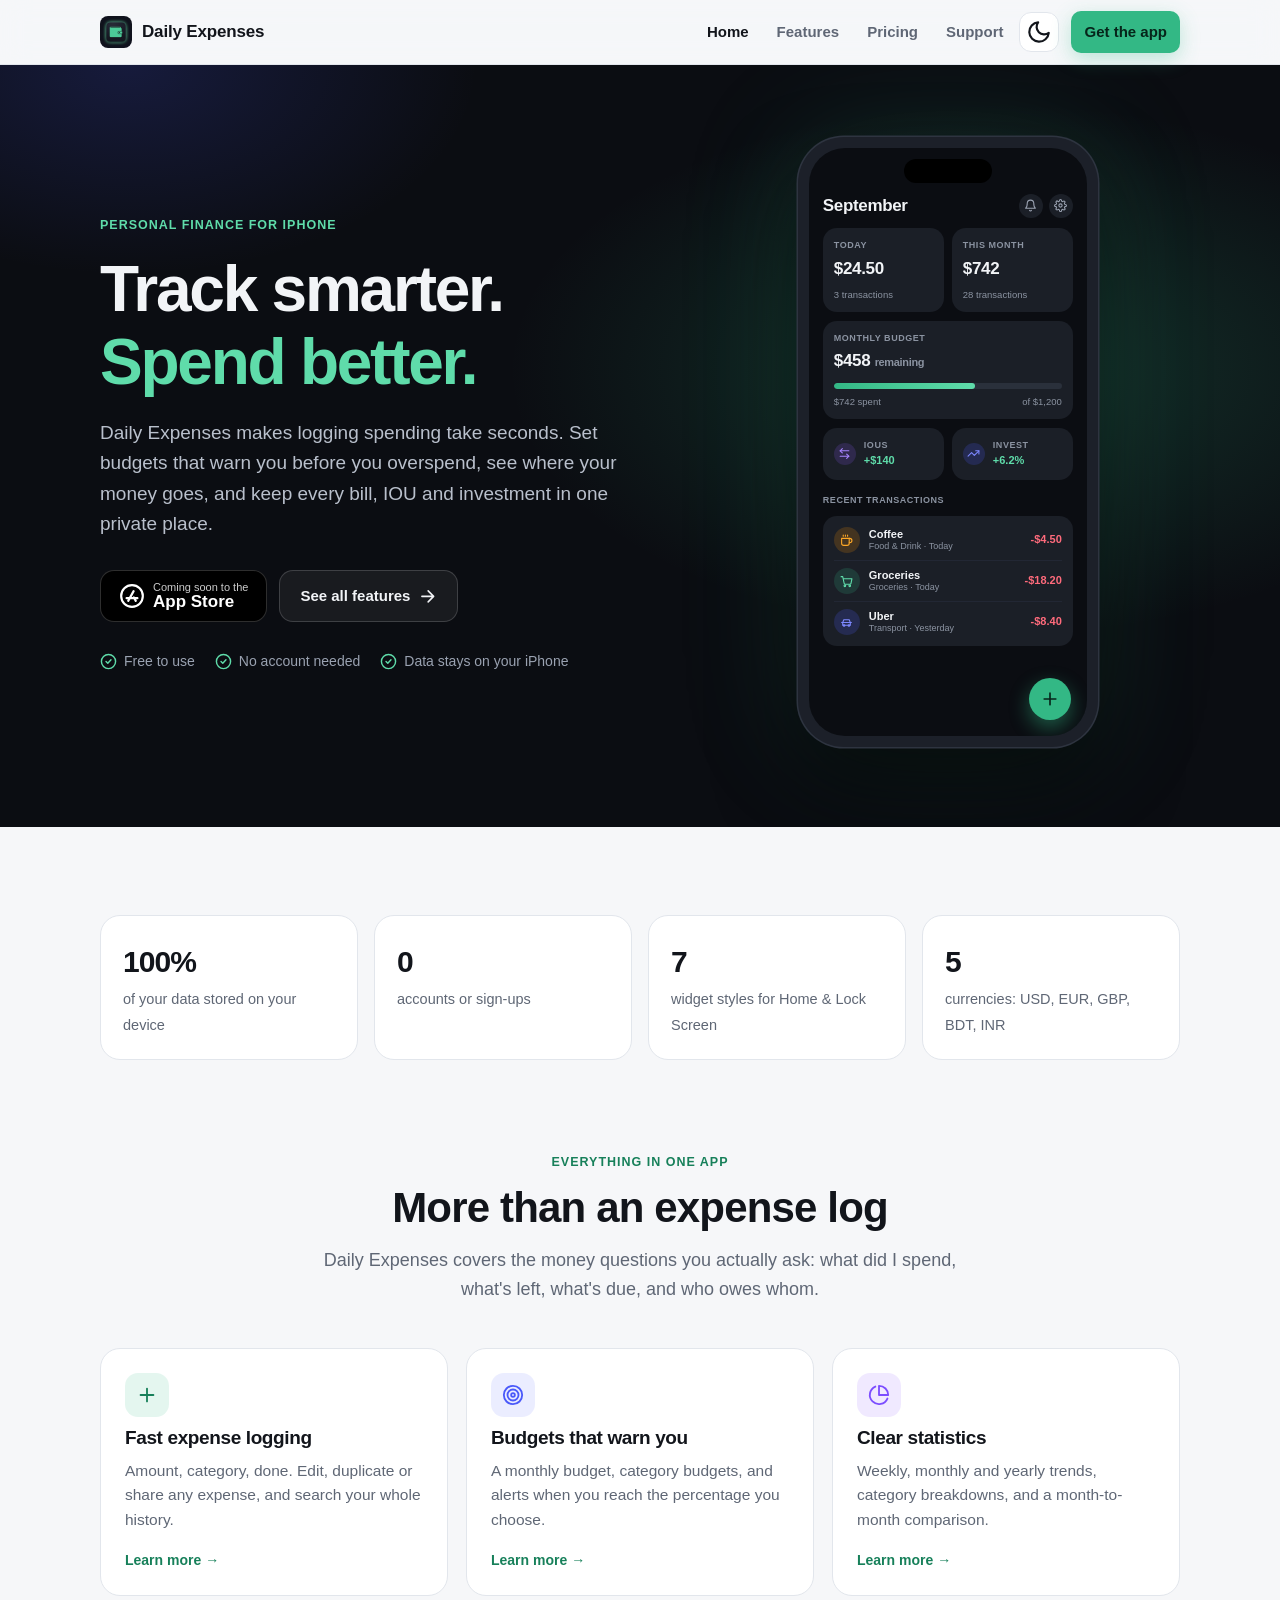
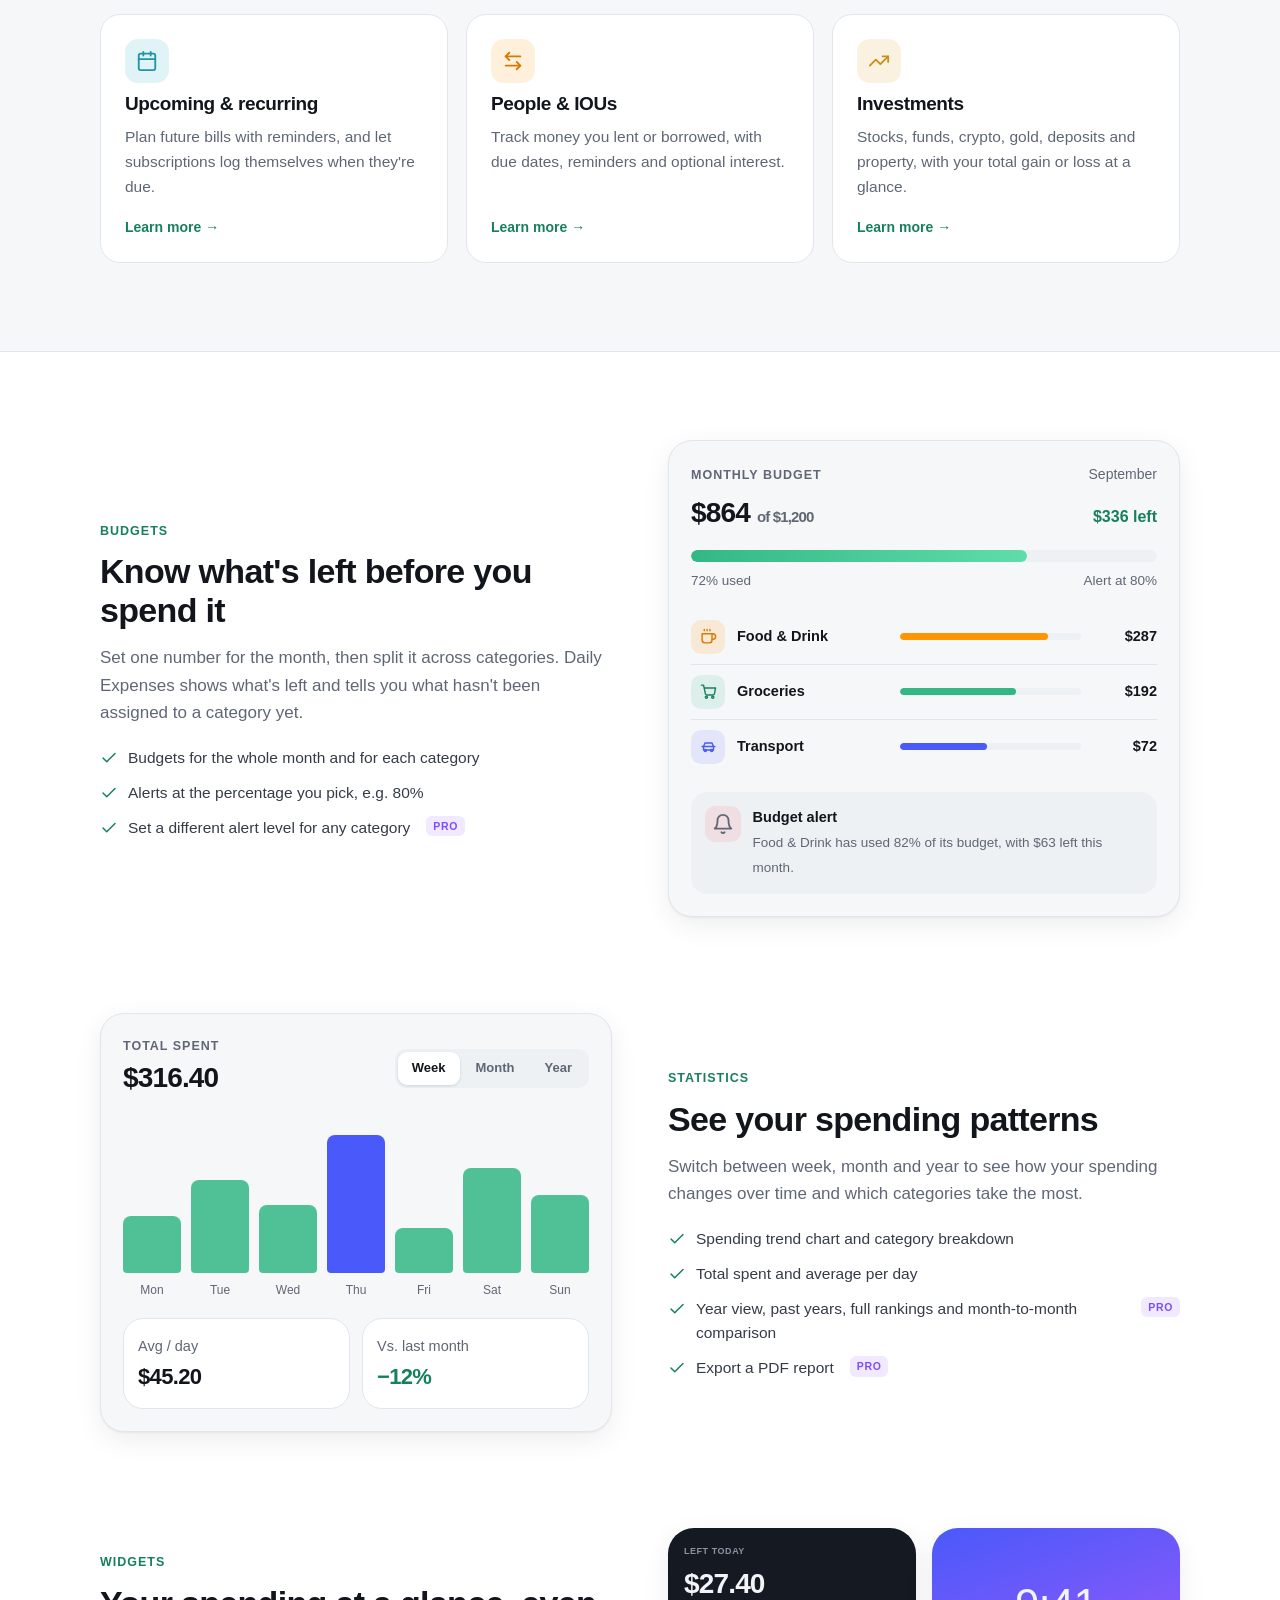
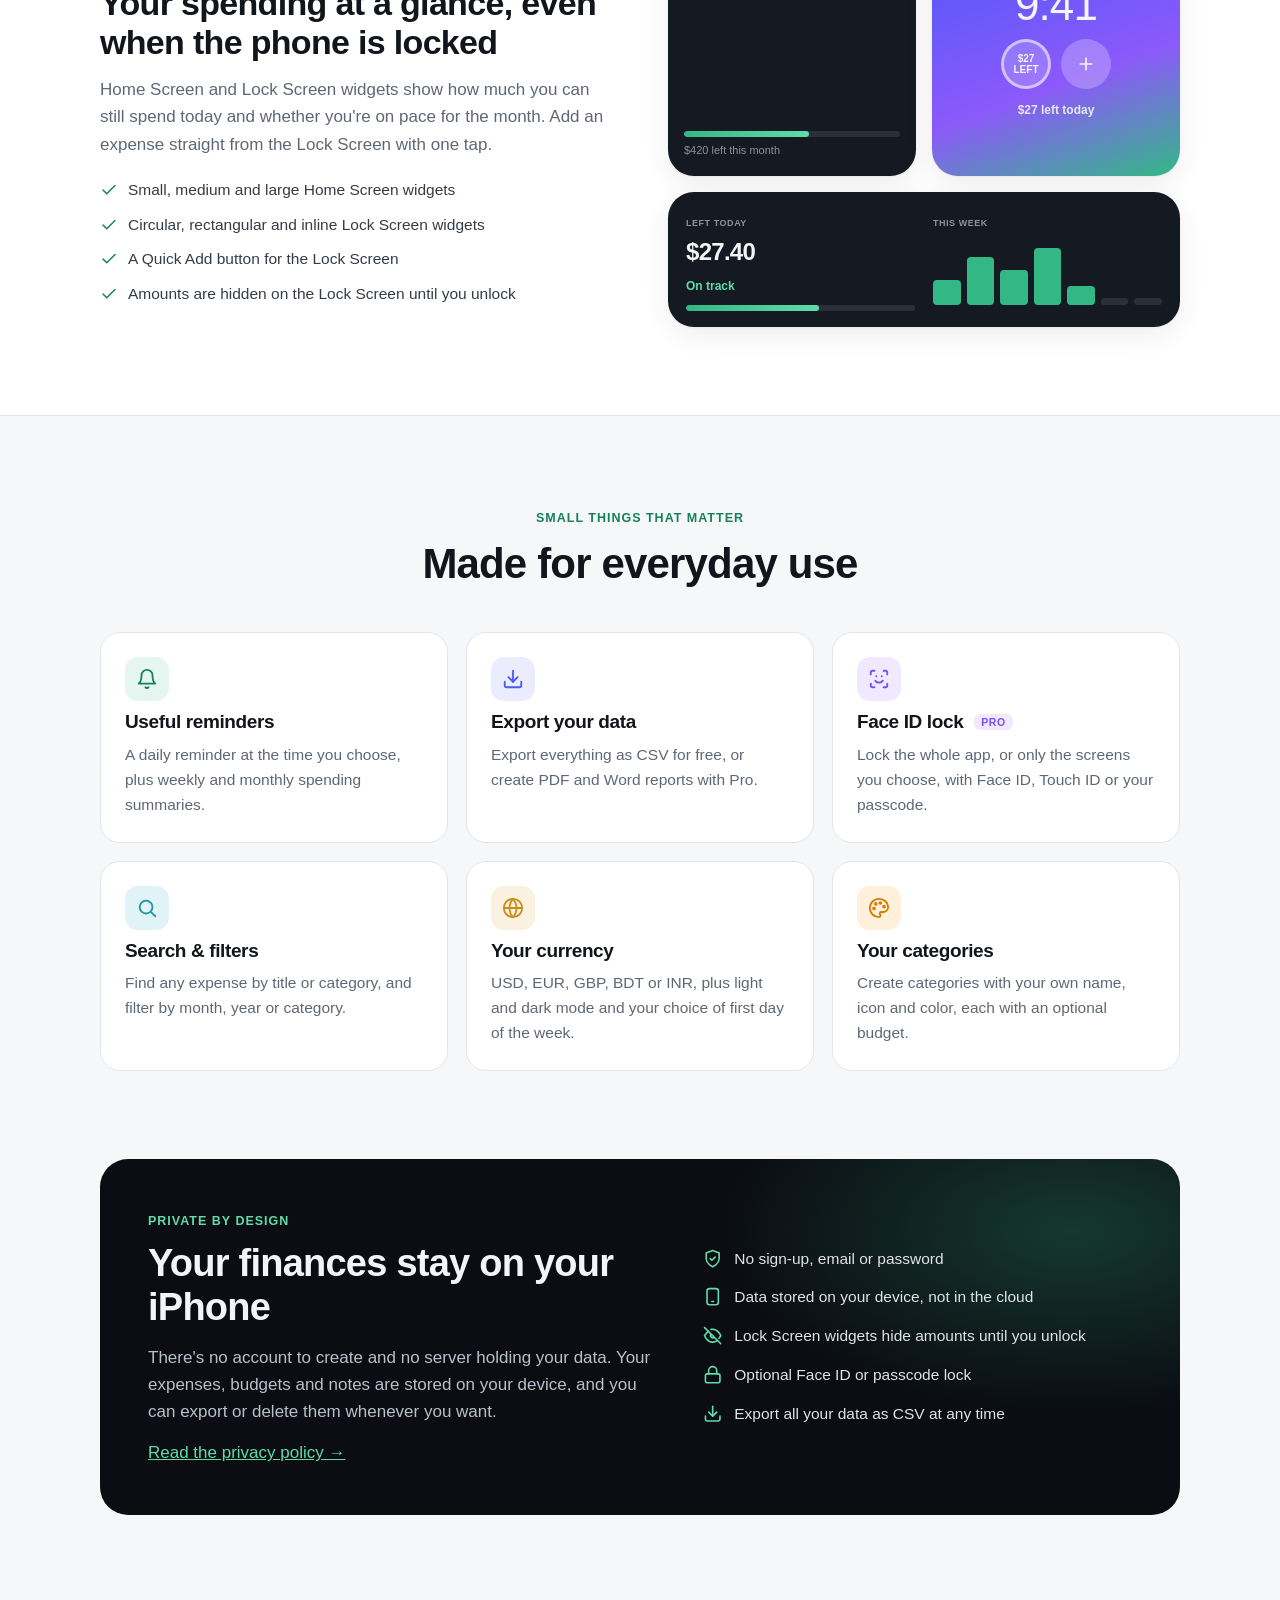
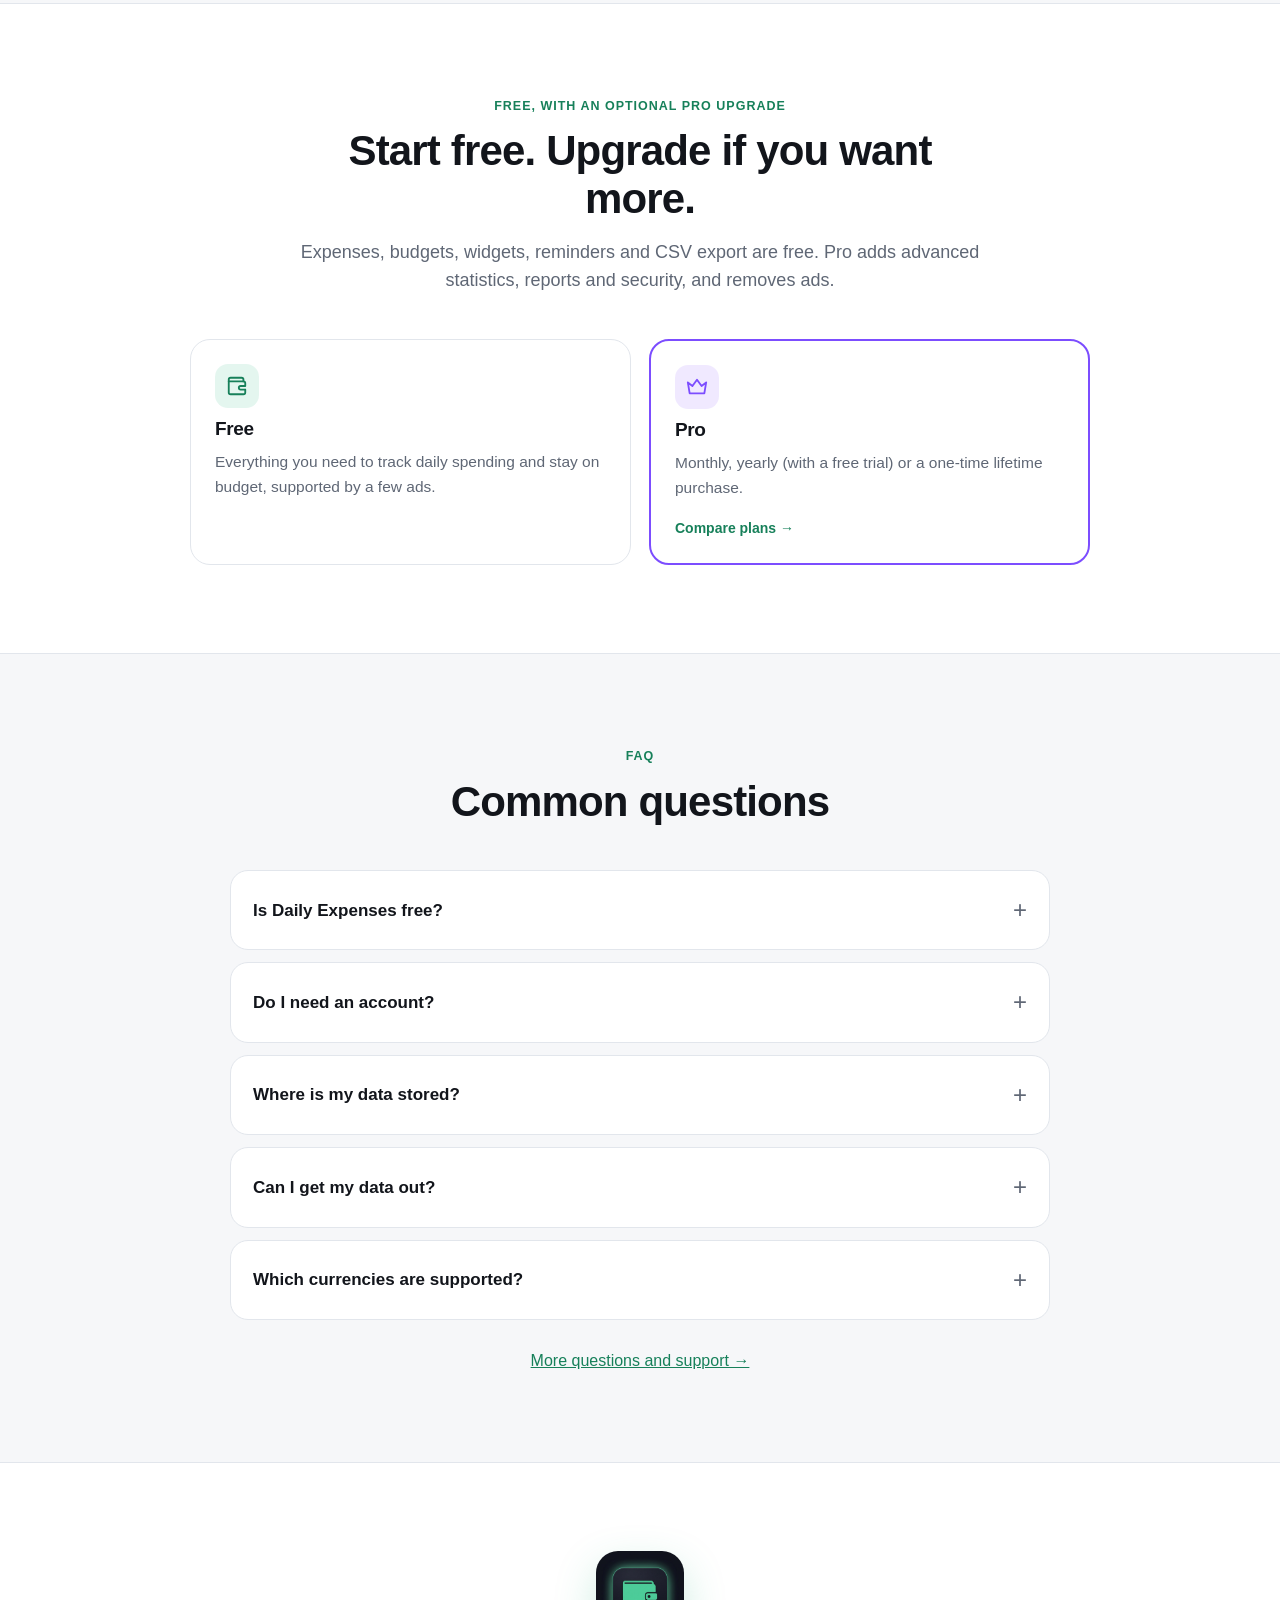
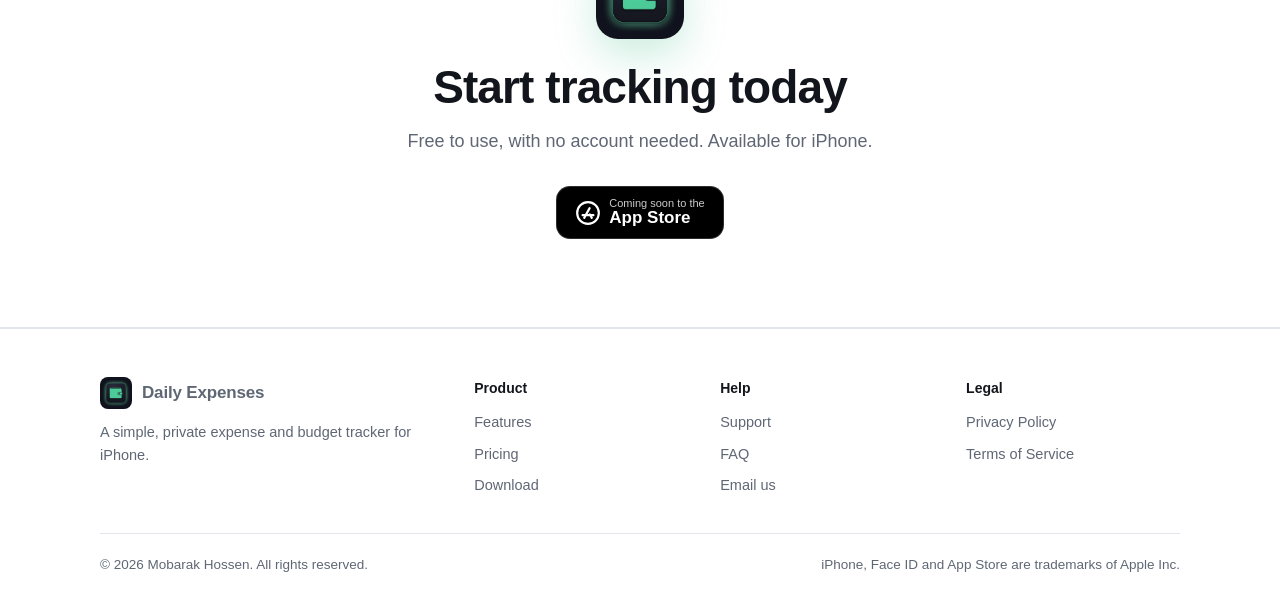
==== index.html @ 77285f95 "Add promotional website and update privacy policy and terms - New pages: home, features, pricing, su" ====
<!DOCTYPE html>
<html lang="en" class="no-js">
<head>
<meta charset="UTF-8">
<meta name="viewport" content="width=device-width, initial-scale=1.0">
<title>Daily Expenses — Budget &amp; Spending Tracker for iPhone</title>
<meta name="description" content="Daily Expenses is a simple, private expense tracker for iPhone. Log spending in seconds, set monthly and category budgets, see clear charts, track bills, IOUs and investments — all stored on your device.">
<meta name="theme-color" content="#0b0d12">
<meta property="og:type" content="website">
<meta property="og:title" content="Daily Expenses — Track smarter. Spend better.">
<meta property="og:description" content="A simple, private expense and budget tracker for iPhone. Your data stays on your device.">
<meta property="og:image" content="assets/img/icon-512.png">
<meta name="twitter:card" content="summary">
<link rel="icon" type="image/png" href="assets/img/favicon.png">
<link rel="apple-touch-icon" href="assets/img/apple-touch-icon.png">
<link rel="stylesheet" href="assets/css/site.css">
<script>try{var t=localStorage.getItem("de-theme");if(t==="light"||t==="dark")document.documentElement.dataset.theme=t}catch(e){}</script>
</head>
<body>
<a class="skip" href="#main">Skip to content</a>

<header class="site-header">
  <div class="wrap">
    <a class="brand" href="index.html"><img src="assets/img/icon-512.png" alt="">Daily Expenses</a>
    <button class="menu-btn" aria-label="Menu" aria-expanded="false"></button>
    <nav class="site-nav" aria-label="Main">
      <a href="index.html" aria-current="page">Home</a>
      <a href="features.html">Features</a>
      <a href="pricing.html">Pricing</a>
      <a href="support.html">Support</a>
      <button class="theme-btn" type="button" aria-label="Toggle theme"></button>
      <a class="btn btn-primary btn-small" href="#download">Get the app</a>
    </nav>
  </div>
</header>

<main id="main">

  <!-- Hero -->
  <section class="hero-home">
    <div class="wrap">
      <div>
        <span class="eyebrow">Personal finance for iPhone</span>
        <h1>Track smarter.<br><em>Spend better.</em></h1>
        <p class="lede">Daily Expenses makes logging spending take seconds. Set budgets that warn you before you overspend, see where your money goes, and keep every bill, IOU and investment in one private place.</p>
        <div class="hero-actions">
          <a class="btn btn-store" data-appstore href="#download">
            <span data-icon="appstore"></span>
            <span class="store-text"><small>Download on the</small><strong>App Store</strong></span>
          </a>
          <a class="btn btn-ghost" href="features.html">See all features <span data-icon="arrow"></span></a>
        </div>
        <ul class="hero-points">
          <li><span data-icon="checkCircle"></span>Free to use</li>
          <li><span data-icon="checkCircle"></span>No account needed</li>
          <li><span data-icon="checkCircle"></span>Data stays on your iPhone</li>
        </ul>
      </div>

      <div class="phone" role="img" aria-label="The Daily Expenses home screen showing today's and this month's spending, the monthly budget and recent transactions">
        <div class="phone-screen">
          <div class="ps-top">
            <b>September</b>
            <span><i class="ps-dot"><span data-icon="bell"></span></i><i class="ps-dot"><span data-icon="gear"></span></i></span>
          </div>
          <div class="ps-row">
            <div class="ps-card"><div class="ps-label">Today</div><div class="ps-amt">$24.50</div><div class="ps-sub"><span>3 transactions</span></div></div>
            <div class="ps-card"><div class="ps-label">This Month</div><div class="ps-amt">$742</div><div class="ps-sub"><span>28 transactions</span></div></div>
          </div>
          <div class="ps-card">
            <div class="ps-label">Monthly Budget</div>
            <div class="ps-amt">$458 <span style="font-size:11px;font-weight:600;color:#8b93a1">remaining</span></div>
            <div class="ps-bar"><i></i></div>
            <div class="ps-sub"><span>$742 spent</span><span>of $1,200</span></div>
          </div>
          <div class="ps-row">
            <div class="ps-card ps-mini"><span class="ps-ic" style="background:rgba(140,89,250,.18);color:#a885ff"><span data-icon="swap"></span></span><div><div class="ps-label">IOUs</div><b style="color:#5fdcaa">+$140</b></div></div>
            <div class="ps-card ps-mini"><span class="ps-ic" style="background:rgba(74,89,250,.2);color:#7d88ff"><span data-icon="trend"></span></span><div><div class="ps-label">Invest</div><b style="color:#5fdcaa">+6.2%</b></div></div>
          </div>
          <div class="ps-label" style="margin-top:4px">Recent transactions</div>
          <div class="ps-card" style="padding:4px 11px">
            <div class="ps-tx"><span class="ps-ic" style="background:rgba(255,149,0,.18);color:#ffa826"><span data-icon="cup"></span></span><div><b>Coffee</b><small>Food &amp; Drink · Today</small></div><span class="ps-neg">-$4.50</span></div>
            <div class="ps-tx"><span class="ps-ic" style="background:rgba(51,184,133,.18);color:#5fdcaa"><span data-icon="cart"></span></span><div><b>Groceries</b><small>Groceries · Today</small></div><span class="ps-neg">-$18.20</span></div>
            <div class="ps-tx"><span class="ps-ic" style="background:rgba(74,89,250,.2);color:#7d88ff"><span data-icon="car"></span></span><div><b>Uber</b><small>Transport · Yesterday</small></div><span class="ps-neg">-$8.40</span></div>
          </div>
          <div class="ps-fab"><span data-icon="plus"></span></div>
        </div>
      </div>
    </div>
  </section>

  <!-- Stats strip -->
  <section class="section" style="padding-bottom:0">
    <div class="wrap">
      <div class="stats reveal">
        <div class="stat"><b>100%</b><span>of your data stored on your device</span></div>
        <div class="stat"><b>0</b><span>accounts or sign-ups</span></div>
        <div class="stat"><b>7</b><span>widget styles for Home &amp; Lock Screen</span></div>
        <div class="stat"><b>5</b><span>currencies: USD, EUR, GBP, BDT, INR</span></div>
      </div>
    </div>
  </section>

  <!-- Feature overview -->
  <section class="section">
    <div class="wrap">
      <div class="section-head center reveal">
        <span class="eyebrow">Everything in one app</span>
        <h2>More than an expense log</h2>
        <p>Daily Expenses covers the money questions you actually ask: what did I spend, what's left, what's due, and who owes whom.</p>
      </div>
      <div class="fgrid">
        <a class="fcard reveal" href="features.html#expenses">
          <span class="ficon t-green"><span data-icon="plus"></span></span>
          <h3>Fast expense logging</h3>
          <p>Amount, category, done. Edit, duplicate or share any expense, and search your whole history.</p>
          <span class="more">Learn more →</span>
        </a>
        <a class="fcard reveal" href="features.html#budgets">
          <span class="ficon t-indigo"><span data-icon="target"></span></span>
          <h3>Budgets that warn you</h3>
          <p>A monthly budget, category budgets, and alerts when you reach the percentage you choose.</p>
          <span class="more">Learn more →</span>
        </a>
        <a class="fcard reveal" href="features.html#statistics">
          <span class="ficon t-pro"><span data-icon="pie"></span></span>
          <h3>Clear statistics</h3>
          <p>Weekly, monthly and yearly trends, category breakdowns, and a month-to-month comparison.</p>
          <span class="more">Learn more →</span>
        </a>
        <a class="fcard reveal" href="features.html#upcoming">
          <span class="ficon t-teal"><span data-icon="calendar"></span></span>
          <h3>Upcoming &amp; recurring</h3>
          <p>Plan future bills with reminders, and let subscriptions log themselves when they're due.</p>
          <span class="more">Learn more →</span>
        </a>
        <a class="fcard reveal" href="features.html#ious">
          <span class="ficon t-orange"><span data-icon="swap"></span></span>
          <h3>People &amp; IOUs</h3>
          <p>Track money you lent or borrowed, with due dates, reminders and optional interest.</p>
          <span class="more">Learn more →</span>
        </a>
        <a class="fcard reveal" href="features.html#investments">
          <span class="ficon t-gold"><span data-icon="trend"></span></span>
          <h3>Investments</h3>
          <p>Stocks, funds, crypto, gold, deposits and property, with your total gain or loss at a glance.</p>
          <span class="more">Learn more →</span>
        </a>
      </div>
    </div>
  </section>

  <!-- Spotlights -->
  <section class="section alt">
    <div class="wrap">

      <div class="split reveal">
        <div>
          <span class="eyebrow">Budgets</span>
          <h3>Know what's left before you spend it</h3>
          <p>Set one number for the month, then split it across categories. Daily Expenses shows what's left and tells you what hasn't been assigned to a category yet.</p>
          <ul class="checks">
            <li><span data-icon="check"></span>Budgets for the whole month and for each category</li>
            <li><span data-icon="check"></span>Alerts at the percentage you pick, e.g. 80%</li>
            <li><span data-icon="check"></span>Set a different alert level for any category <span class="pro-tag">PRO</span></li>
          </ul>
        </div>
        <div class="split-visual">
          <div class="panel">
            <div class="budget-top"><span class="eyebrow" style="color:var(--muted)">Monthly budget</span><span style="color:var(--muted);font-size:14px">September</span></div>
            <div class="budget-top" style="margin-top:6px"><b>$864 <span style="font-size:15px;color:var(--muted);font-weight:600">of $1,200</span></b><span style="color:var(--green-ink);font-weight:700">$336 left</span></div>
            <div class="budget-track"><i></i></div>
            <div class="budget-note"><span>72% used</span><span>Alert at 80%</span></div>
            <div style="margin-top:18px">
              <div class="cat-row"><span class="ficon t-orange"><span data-icon="cup"></span></span><span class="name">Food &amp; Drink</span><span class="track"><i style="width:82%;background:#ff9500"></i></span><span class="amt">$287</span></div>
              <div class="cat-row"><span class="ficon t-green"><span data-icon="cart"></span></span><span class="name">Groceries</span><span class="track"><i style="width:64%;background:var(--green)"></i></span><span class="amt">$192</span></div>
              <div class="cat-row"><span class="ficon t-indigo"><span data-icon="car"></span></span><span class="name">Transport</span><span class="track"><i style="width:48%;background:var(--indigo)"></i></span><span class="amt">$72</span></div>
            </div>
            <div class="alert-toast">
              <span class="ficon t-red"><span data-icon="bell"></span></span>
              <div><b>Budget alert</b><span>Food &amp; Drink has used 82% of its budget, with $63 left this month.</span></div>
            </div>
          </div>
        </div>
      </div>

      <div class="split flip reveal">
        <div>
          <span class="eyebrow">Statistics</span>
          <h3>See your spending patterns</h3>
          <p>Switch between week, month and year to see how your spending changes over time and which categories take the most.</p>
          <ul class="checks">
            <li><span data-icon="check"></span>Spending trend chart and category breakdown</li>
            <li><span data-icon="check"></span>Total spent and average per day</li>
            <li><span data-icon="check"></span>Year view, past years, full rankings and month-to-month comparison <span class="pro-tag">PRO</span></li>
            <li><span data-icon="check"></span>Export a PDF report <span class="pro-tag">PRO</span></li>
          </ul>
        </div>
        <div class="split-visual">
          <div class="panel">
            <div style="display:flex;justify-content:space-between;align-items:center;gap:12px;flex-wrap:wrap">
              <div><div class="eyebrow" style="color:var(--muted)">Total spent</div><b style="font-size:28px;letter-spacing:-.03em">$316.40</b></div>
              <div class="seg"><span class="on">Week</span><span>Month</span><span>Year</span></div>
            </div>
            <div class="bars" aria-hidden="true">
              <i style="height:38%"></i><i style="height:62%"></i><i style="height:45%"></i><i class="hi" style="height:92%"></i><i style="height:30%"></i><i style="height:70%"></i><i style="height:52%"></i>
            </div>
            <div class="bar-labels"><span>Mon</span><span>Tue</span><span>Wed</span><span>Thu</span><span>Fri</span><span>Sat</span><span>Sun</span></div>
            <div style="display:grid;grid-template-columns:1fr 1fr;gap:12px;margin-top:18px">
              <div class="stat" style="padding:14px"><span>Avg / day</span><b style="font-size:22px">$45.20</b></div>
              <div class="stat" style="padding:14px"><span>Vs. last month</span><b style="font-size:22px;color:var(--green-ink)">−12%</b></div>
            </div>
          </div>
        </div>
      </div>

      <div class="split reveal">
        <div>
          <span class="eyebrow">Widgets</span>
          <h3>Your spending at a glance, even when the phone is locked</h3>
          <p>Home Screen and Lock Screen widgets show how much you can still spend today and whether you're on pace for the month. Add an expense straight from the Lock Screen with one tap.</p>
          <ul class="checks">
            <li><span data-icon="check"></span>Small, medium and large Home Screen widgets</li>
            <li><span data-icon="check"></span>Circular, rectangular and inline Lock Screen widgets</li>
            <li><span data-icon="check"></span>A Quick Add button for the Lock Screen</li>
            <li><span data-icon="check"></span>Amounts are hidden on the Lock Screen until you unlock</li>
          </ul>
        </div>
        <div class="split-visual">
          <div class="widgets" aria-hidden="true">
            <div class="w-small">
              <span class="ps-label">Left today</span>
              <b>$27.40</b>
              <div class="ps-bar"><i style="width:58%"></i></div>
              <div class="ps-sub"><span>$420 left this month</span></div>
            </div>
            <div class="w-lock">
              <div class="clock">9:41</div>
              <div class="accs">
                <div class="w-circ">$27<br>LEFT</div>
                <div class="w-circ plus"><span data-icon="plus"></span></div>
              </div>
              <div class="w-inline">$27 left today</div>
            </div>
            <div class="w-medium">
              <div>
                <span class="ps-label">Left today</span>
                <b style="display:block">$27.40</b>
                <span style="font-size:12px;color:#5fdcaa;font-weight:700">On track</span>
                <div class="ps-bar"><i style="width:58%"></i></div>
              </div>
              <div>
                <span class="ps-label">This week</span>
                <div class="wk"><i style="height:40%"></i><i style="height:75%"></i><i style="height:55%"></i><i style="height:90%"></i><i style="height:30%"></i><i class="off" style="height:12%"></i><i class="off" style="height:12%"></i></div>
              </div>
            </div>
          </div>
        </div>
      </div>

    </div>
  </section>

  <!-- More features -->
  <section class="section">
    <div class="wrap">
      <div class="section-head center reveal">
        <span class="eyebrow">Small things that matter</span>
        <h2>Made for everyday use</h2>
      </div>
      <div class="fgrid">
        <div class="fcard reveal"><span class="ficon t-green"><span data-icon="bell"></span></span><h3>Useful reminders</h3><p>A daily reminder at the time you choose, plus weekly and monthly spending summaries.</p></div>
        <div class="fcard reveal"><span class="ficon t-indigo"><span data-icon="download"></span></span><h3>Export your data</h3><p>Export everything as CSV for free, or create PDF and Word reports with Pro.</p></div>
        <div class="fcard reveal"><span class="ficon t-pro"><span data-icon="face"></span></span><h3>Face ID lock <span class="pro-tag">PRO</span></h3><p>Lock the whole app, or only the screens you choose, with Face ID, Touch ID or your passcode.</p></div>
        <div class="fcard reveal"><span class="ficon t-teal"><span data-icon="search"></span></span><h3>Search &amp; filters</h3><p>Find any expense by title or category, and filter by month, year or category.</p></div>
        <div class="fcard reveal"><span class="ficon t-gold"><span data-icon="globe"></span></span><h3>Your currency</h3><p>USD, EUR, GBP, BDT or INR, plus light and dark mode and your choice of first day of the week.</p></div>
        <div class="fcard reveal"><span class="ficon t-orange"><span data-icon="palette"></span></span><h3>Your categories</h3><p>Create categories with your own name, icon and color, each with an optional budget.</p></div>
      </div>
    </div>
  </section>

  <!-- Privacy -->
  <section class="section" style="padding-top:0">
    <div class="wrap">
      <div class="privacy-band reveal">
        <div>
          <span class="eyebrow">Private by design</span>
          <h2>Your finances stay on your iPhone</h2>
          <p>There's no account to create and no server holding your data. Your expenses, budgets and notes are stored on your device, and you can export or delete them whenever you want.</p>
          <p style="margin-top:14px"><a href="privacy-policy.html">Read the privacy policy →</a></p>
        </div>
        <ul>
          <li><span data-icon="shield"></span>No sign-up, email or password</li>
          <li><span data-icon="phone"></span>Data stored on your device, not in the cloud</li>
          <li><span data-icon="eyeOff"></span>Lock Screen widgets hide amounts until you unlock</li>
          <li><span data-icon="lock"></span>Optional Face ID or passcode lock</li>
          <li><span data-icon="download"></span>Export all your data as CSV at any time</li>
        </ul>
      </div>
    </div>
  </section>

  <!-- Pricing teaser -->
  <section class="section alt">
    <div class="wrap">
      <div class="section-head center reveal">
        <span class="eyebrow">Free, with an optional Pro upgrade</span>
        <h2>Start free. Upgrade if you want more.</h2>
        <p>Expenses, budgets, widgets, reminders and CSV export are free. Pro adds advanced statistics, reports and security, and removes ads.</p>
      </div>
      <div class="fgrid" style="max-width:900px;margin:0 auto;grid-template-columns:repeat(auto-fit,minmax(240px,1fr))">
        <div class="fcard reveal"><span class="ficon t-green"><span data-icon="wallet"></span></span><h3>Free</h3><p>Everything you need to track daily spending and stay on budget, supported by a few ads.</p></div>
        <div class="fcard reveal" style="border:2px solid var(--pro)"><span class="ficon t-pro"><span data-icon="crown"></span></span><h3>Pro</h3><p>Monthly, yearly (with a free trial) or a one-time lifetime purchase.</p><a class="more" href="pricing.html" style="text-decoration:none">Compare plans →</a></div>
      </div>
    </div>
  </section>

  <!-- FAQ -->
  <section class="section">
    <div class="wrap">
      <div class="section-head center reveal">
        <span class="eyebrow">FAQ</span>
        <h2>Common questions</h2>
      </div>
      <div class="faq">
        <details><summary>Is Daily Expenses free?</summary><div><p>Yes. Logging expenses, budgets, categories, recurring expenses, widgets, reminders and CSV export are free. Pro is an optional upgrade that removes ads and adds extra features.</p></div></details>
        <details><summary>Do I need an account?</summary><div><p>No. There's no sign-up. Open the app and start logging.</p></div></details>
        <details><summary>Where is my data stored?</summary><div><p>On your iPhone, in the app's local database. It isn't uploaded to our servers. It's included in your regular iCloud or computer backup like any other app's data.</p></div></details>
        <details><summary>Can I get my data out?</summary><div><p>Yes. Settings → Export Data creates CSV files for your expenses, categories, recurring expenses, IOUs, investments and upcoming expenses. Pro users can also export PDF and Word reports.</p></div></details>
        <details><summary>Which currencies are supported?</summary><div><p>US Dollar, Euro, British Pound, Bangladeshi Taka and Indian Rupee. You can change the currency in Settings.</p></div></details>
      </div>
      <p style="text-align:center;margin-top:28px"><a href="support.html">More questions and support →</a></p>
    </div>
  </section>

  <!-- CTA -->
  <section class="cta alt section" id="download">
    <div class="wrap">
      <img src="assets/img/icon-512.png" alt="Daily Expenses app icon">
      <h2>Start tracking today</h2>
      <p>Free to use, with no account needed. Available for iPhone.</p>
      <div class="hero-actions">
        <a class="btn btn-store" data-appstore href="#download">
          <span data-icon="appstore"></span>
          <span class="store-text"><small>Download on the</small><strong>App Store</strong></span>
        </a>
      </div>
    </div>
  </section>

</main>

<footer class="site-footer">
  <div class="wrap">
    <div class="cols">
      <div>
        <a class="brand" href="index.html"><img src="assets/img/icon-512.png" alt="">Daily Expenses</a>
        <p>A simple, private expense and budget tracker for iPhone.</p>
      </div>
      <div>
        <h4>Product</h4>
        <ul><li><a href="features.html">Features</a></li><li><a href="pricing.html">Pricing</a></li><li><a href="index.html#download">Download</a></li></ul>
      </div>
      <div>
        <h4>Help</h4>
        <ul><li><a href="support.html">Support</a></li><li><a href="support.html#faq">FAQ</a></li><li><a href="mailto:mobarak.cse.cou@gmail.com">Email us</a></li></ul>
      </div>
      <div>
        <h4>Legal</h4>
        <ul><li><a href="privacy-policy.html">Privacy Policy</a></li><li><a href="terms.html">Terms of Service</a></li></ul>
      </div>
    </div>
    <div class="legal-line">
      <span>© <span data-year>2026</span> Mobarak Hossen. All rights reserved.</span>
      <span>iPhone, Face ID and App Store are trademarks of Apple Inc.</span>
    </div>
  </div>
</footer>

<script src="assets/js/site.js"></script>
</body>
</html>
---- assets/css/site.css ----
/* Daily Expenses — shared site styles
   Colors mirror the app's AppTheme: mint green from the app icon
   (incomeGreen), indigo accent, violet for Pro, red for spending. */

:root {
  --bg: #f6f7f9;
  --surface: #ffffff;
  --surface-2: #eef1f4;
  --ink: #12151b;
  --ink-2: #353b47;
  --muted: #5f6775;
  --line: #e2e6ec;
  --green: #33b885;
  --green-ink: #17805a;
  --green-soft: rgba(51, 184, 133, 0.13);
  --indigo: #4a59fa;
  --indigo-soft: rgba(74, 89, 250, 0.11);
  --violet: #8c59fa;
  --pro: #7c4dff;
  --pro-soft: rgba(140, 89, 250, 0.13);
  --red: #e5475a;
  --red-soft: rgba(240, 82, 97, 0.12);
  --gold: #c98f1c;
  --gold-soft: rgba(222, 166, 72, 0.16);
  --night: #0b0d12;
  --night-2: #1b1f27;
  --shadow: 0 1px 2px rgba(16, 20, 28, 0.05), 0 8px 28px rgba(16, 20, 28, 0.07);
  --radius: 20px;
  --max: 1120px;
  --font: -apple-system, BlinkMacSystemFont, "Inter", "Segoe UI", Helvetica, Arial, sans-serif;
  --mono: "SFMono-Regular", ui-monospace, Menlo, Consolas, monospace;
  color-scheme: light;
}

@media (prefers-color-scheme: dark) {
  :root:not([data-theme="light"]) {
    --bg: #0b0d12;
    --surface: #151922;
    --surface-2: #1d222d;
    --ink: #f2f4f7;
    --ink-2: #c9ced8;
    --muted: #9aa2b1;
    --line: #262c38;
    --green-ink: #4fd3a0;
    --green-soft: rgba(51, 184, 133, 0.16);
    --indigo: #7d88ff;
    --indigo-soft: rgba(125, 136, 255, 0.14);
    --pro: #a885ff;
    --pro-soft: rgba(168, 133, 255, 0.16);
    --red: #ff6b7c;
    --gold: #e8b456;
    --shadow: 0 1px 2px rgba(0, 0, 0, 0.3), 0 10px 30px rgba(0, 0, 0, 0.35);
    color-scheme: dark;
  }
}
:root[data-theme="dark"] {
  --bg: #0b0d12;
  --surface: #151922;
  --surface-2: #1d222d;
  --ink: #f2f4f7;
  --ink-2: #c9ced8;
  --muted: #9aa2b1;
  --line: #262c38;
  --green-ink: #4fd3a0;
  --green-soft: rgba(51, 184, 133, 0.16);
  --indigo: #7d88ff;
  --indigo-soft: rgba(125, 136, 255, 0.14);
  --pro: #a885ff;
  --pro-soft: rgba(168, 133, 255, 0.16);
  --red: #ff6b7c;
  --gold: #e8b456;
  --shadow: 0 1px 2px rgba(0, 0, 0, 0.3), 0 10px 30px rgba(0, 0, 0, 0.35);
  color-scheme: dark;
}

*, *::before, *::after { box-sizing: border-box; }
html { scroll-behavior: smooth; -webkit-text-size-adjust: 100%; }
@media (prefers-reduced-motion: reduce) {
  html { scroll-behavior: auto; }
  *, *::before, *::after { animation: none !important; transition: none !important; }
}

body {
  margin: 0;
  background: var(--bg);
  color: var(--ink);
  font-family: var(--font);
  font-size: 16px;
  line-height: 1.6;
  -webkit-font-smoothing: antialiased;
  overflow-x: hidden;
}
img, svg { display: block; max-width: 100%; }
a { color: var(--green-ink); }
h1, h2, h3 { line-height: 1.15; letter-spacing: -0.02em; margin: 0; }
p { margin: 0; }

.wrap { max-width: var(--max); margin: 0 auto; padding: 0 20px; }
.skip { position: absolute; left: -999px; top: 8px; background: var(--surface); padding: 8px 14px; border-radius: 10px; z-index: 100; }
.skip:focus { left: 8px; }
:focus-visible { outline: 2.5px solid var(--green); outline-offset: 3px; border-radius: 6px; }

/* ---------- Icons (injected by site.js) ---------- */
[data-icon] { display: inline-flex; width: 1.25em; height: 1.25em; flex: none; }
[data-icon] svg { width: 100%; height: 100%; }

/* ---------- Header ---------- */
.site-header {
  position: sticky; top: 0; z-index: 50;
  background: color-mix(in srgb, var(--bg) 82%, transparent);
  backdrop-filter: saturate(160%) blur(14px);
  -webkit-backdrop-filter: saturate(160%) blur(14px);
  border-bottom: 1px solid var(--line);
}
.site-header .wrap { display: flex; align-items: center; gap: 16px; height: 64px; }
.brand { display: flex; align-items: center; gap: 10px; color: var(--ink); text-decoration: none; font-weight: 800; letter-spacing: -0.01em; font-size: 17px; }
.brand img { width: 32px; height: 32px; border-radius: 8px; }
.site-nav { display: flex; align-items: center; gap: 4px; margin-left: auto; }
.site-nav a { color: var(--muted); text-decoration: none; font-size: 15px; font-weight: 600; padding: 8px 12px; border-radius: 10px; }
.site-nav a:hover { color: var(--ink); background: var(--surface-2); }
.site-nav a[aria-current="page"] { color: var(--ink); }
.site-nav .btn { margin-left: 8px; }
.theme-btn, .menu-btn {
  width: 40px; height: 40px; border-radius: 12px; border: 1px solid var(--line);
  background: var(--surface); color: var(--ink); display: inline-flex; align-items: center; justify-content: center; cursor: pointer; font-size: 18px;
}
.menu-btn { display: none; margin-left: auto; }
@media (max-width: 820px) {
  .menu-btn { display: inline-flex; }
  .site-nav {
    display: none; position: absolute; top: 64px; left: 0; right: 0;
    flex-direction: column; align-items: stretch; gap: 2px;
    background: var(--bg); border-bottom: 1px solid var(--line); padding: 10px 16px 18px;
  }
  .site-nav.open { display: flex; }
  .site-nav a { padding: 12px; font-size: 16px; }
  .site-nav .btn { margin: 8px 0 0; justify-content: center; }
  .site-nav .theme-btn { align-self: flex-start; margin-top: 6px; }
}

/* ---------- Buttons ---------- */
.btn {
  display: inline-flex; align-items: center; gap: 8px;
  padding: 12px 20px; border-radius: 14px; font-weight: 700; font-size: 15px;
  text-decoration: none; border: 1px solid transparent; cursor: pointer; white-space: nowrap;
  transition: transform .15s ease, box-shadow .15s ease, background .15s ease;
}
.btn:hover { transform: translateY(-1px); }
.btn-primary { background: var(--green); color: #06251a; box-shadow: 0 6px 20px rgba(51, 184, 133, 0.3); }
.btn-ghost { background: var(--surface); color: var(--ink); border-color: var(--line); }
.btn-small { padding: 8px 14px; font-size: 14px; border-radius: 11px; }
.btn-store { background: #000; color: #fff; border-color: rgba(255, 255, 255, 0.18); padding: 10px 18px; }
.btn-store .store-text { display: flex; flex-direction: column; line-height: 1.1; text-align: left; }
.btn-store small { font-size: 11px; font-weight: 500; opacity: .8; }
.btn-store strong { font-size: 17px; }
.btn-store [data-icon] { width: 26px; height: 26px; }
.btn-store.is-soon { cursor: default; }
.btn-store.is-soon:hover { transform: none; }

/* ---------- Hero ---------- */
.hero-home {
  position: relative; overflow: hidden;
  background:
    radial-gradient(700px 380px at 78% 40%, rgba(51, 184, 133, 0.22), transparent 70%),
    radial-gradient(500px 300px at 10% 0%, rgba(74, 89, 250, 0.18), transparent 70%),
    var(--night);
  color: #f2f4f7;
}
.hero-home .wrap { display: grid; grid-template-columns: 1.1fr 0.9fr; gap: 48px; align-items: center; padding-top: 72px; padding-bottom: 80px; }
.eyebrow {
  display: inline-flex; align-items: center; gap: 8px;
  font-size: 12.5px; font-weight: 700; letter-spacing: 0.08em; text-transform: uppercase;
  color: var(--green-ink);
}
.hero-home .eyebrow { color: #5fdcaa; }
.hero-home h1 { font-size: clamp(38px, 6vw, 64px); font-weight: 850; margin: 16px 0 18px; letter-spacing: -0.035em; }
.hero-home h1 em { font-style: normal; color: #5fdcaa; }
.hero-home .lede { font-size: 19px; color: #b9c0cc; max-width: 34em; }
.hero-actions { display: flex; flex-wrap: wrap; gap: 12px; margin-top: 30px; }
.hero-home .btn-ghost { background: rgba(255, 255, 255, 0.06); color: #f2f4f7; border-color: rgba(255, 255, 255, 0.16); }
.hero-points { display: flex; flex-wrap: wrap; gap: 8px 20px; margin: 28px 0 0; padding: 0; list-style: none; color: #9aa2b1; font-size: 14px; }
.hero-points li { display: flex; align-items: center; gap: 7px; }
.hero-points [data-icon] { color: #5fdcaa; width: 17px; height: 17px; }
@media (max-width: 900px) {
  .hero-home .wrap { grid-template-columns: 1fr; padding-top: 48px; padding-bottom: 56px; gap: 40px; }
}

/* Page hero (inner pages) */
.page-hero { padding: 64px 0 40px; text-align: center; border-bottom: 1px solid var(--line);
  background: radial-gradient(600px 240px at 50% -40px, var(--green-soft), transparent 70%); }
.page-hero h1 { font-size: clamp(34px, 5vw, 52px); font-weight: 850; margin: 12px 0 14px; }
.page-hero p { color: var(--muted); font-size: 18px; max-width: 38em; margin: 0 auto; }

/* ---------- Phone mockup ---------- */
.phone {
  width: 300px; max-width: 100%; margin: 0 auto; aspect-ratio: 300 / 610;
  border-radius: 46px; padding: 11px; background: #1c2029;
  box-shadow: 0 0 0 1.5px #2e3440, 0 40px 80px rgba(0, 0, 0, 0.5), 0 0 120px rgba(51, 184, 133, 0.18);
  position: relative;
}
.phone-screen {
  height: 100%; border-radius: 36px; overflow: hidden; background: #0b0d12; color: #f2f4f7;
  padding: 44px 14px 14px; font-size: 11px; position: relative; display: flex; flex-direction: column; gap: 9px;
}
.phone-screen::before { content: ""; position: absolute; top: 11px; left: 50%; transform: translateX(-50%); width: 88px; height: 24px; border-radius: 20px; background: #000; }
.ps-top { display: flex; justify-content: space-between; align-items: center; }
.ps-top b { font-size: 17px; letter-spacing: -0.02em; }
.ps-top span { display: flex; gap: 6px; }
.ps-dot { width: 24px; height: 24px; border-radius: 50%; background: #1b1f27; display: inline-flex; align-items: center; justify-content: center; color: #9aa2b1; }
.ps-dot [data-icon] { width: 13px; height: 13px; }
.ps-row { display: grid; grid-template-columns: 1fr 1fr; gap: 8px; }
.ps-card { background: #1b1f27; border-radius: 14px; padding: 10px 11px; }
.ps-label { color: #8b93a1; font-size: 9px; font-weight: 700; letter-spacing: .06em; text-transform: uppercase; }
.ps-amt { font-size: 17px; font-weight: 800; letter-spacing: -0.02em; margin-top: 2px; }
.ps-bar { height: 6px; border-radius: 6px; background: #2a303b; margin-top: 8px; overflow: hidden; }
.ps-bar i { display: block; height: 100%; width: 62%; border-radius: 6px; background: linear-gradient(90deg, #33b885, #5fdcaa); }
.ps-sub { color: #8b93a1; font-size: 9.5px; margin-top: 5px; display: flex; justify-content: space-between; }
.ps-tx { display: flex; align-items: center; gap: 9px; padding: 7px 0; border-top: 1px solid #222734; }
.ps-tx:first-of-type { border-top: 0; }
.ps-ic { width: 26px; height: 26px; border-radius: 50%; display: inline-flex; align-items: center; justify-content: center; flex: none; }
.ps-ic [data-icon] { width: 13px; height: 13px; }
.ps-tx div { flex: 1; min-width: 0; line-height: 1.25; }
.ps-tx small { color: #8b93a1; font-size: 9px; display: block; }
.ps-tx b { font-size: 11px; }
.ps-neg { color: #ff6b7c; font-weight: 700; }
.ps-fab { position: absolute; right: 16px; bottom: 16px; width: 42px; height: 42px; border-radius: 50%; background: #33b885; color: #06251a; display: flex; align-items: center; justify-content: center; box-shadow: 0 8px 20px rgba(51, 184, 133, 0.45); }
.ps-fab [data-icon] { width: 20px; height: 20px; }
.ps-mini { display: flex; align-items: center; gap: 8px; }
.ps-mini .ps-ic { width: 22px; height: 22px; }

/* ---------- Sections ---------- */
.section { padding: 88px 0; }
.section.alt { background: var(--surface); border-top: 1px solid var(--line); border-bottom: 1px solid var(--line); }
.section-head { max-width: 680px; margin-bottom: 44px; }
.section-head.center { text-align: center; margin-left: auto; margin-right: auto; }
.section-head h2 { font-size: clamp(30px, 4vw, 42px); font-weight: 820; margin: 10px 0 14px; }
.section-head p { color: var(--muted); font-size: 18px; }
@media (max-width: 640px) { .section { padding: 64px 0; } }

/* Stat strip */
.stats { display: grid; grid-template-columns: repeat(4, 1fr); gap: 16px; }
.stat { background: var(--surface); border: 1px solid var(--line); border-radius: var(--radius); padding: 22px; }
.stat b { display: block; font-size: 30px; font-weight: 850; letter-spacing: -0.03em; }
.stat span { color: var(--muted); font-size: 14.5px; }
@media (max-width: 760px) { .stats { grid-template-columns: repeat(2, 1fr); } }

/* Feature grid */
.fgrid { display: grid; grid-template-columns: repeat(3, 1fr); gap: 18px; }
@media (max-width: 960px) { .fgrid { grid-template-columns: repeat(2, 1fr); } }
@media (max-width: 620px) { .fgrid { grid-template-columns: 1fr; } }
.fcard {
  background: var(--surface); border: 1px solid var(--line); border-radius: var(--radius);
  padding: 24px; display: flex; flex-direction: column; gap: 10px; text-decoration: none; color: inherit;
  transition: transform .18s ease, box-shadow .18s ease, border-color .18s ease;
}
a.fcard:hover { transform: translateY(-3px); box-shadow: var(--shadow); border-color: transparent; }
.fcard h3 { font-size: 19px; font-weight: 780; }
.fcard p { color: var(--muted); font-size: 15.5px; }
.fcard .more { margin-top: auto; padding-top: 6px; color: var(--green-ink); font-weight: 700; font-size: 14px; }
.ficon { width: 44px; height: 44px; border-radius: 13px; display: inline-flex; align-items: center; justify-content: center; }
.ficon [data-icon] { width: 22px; height: 22px; }
.t-green { background: var(--green-soft); color: var(--green-ink); }
.t-indigo { background: var(--indigo-soft); color: var(--indigo); }
.t-pro { background: var(--pro-soft); color: var(--pro); }
.t-red { background: var(--red-soft); color: var(--red); }
.t-gold { background: var(--gold-soft); color: var(--gold); }
.t-teal { background: rgba(38, 170, 190, 0.14); color: #1f95a6; }
.t-orange { background: rgba(255, 149, 0, 0.14); color: #d77a00; }

.pro-tag {
  display: inline-flex; align-items: center; font-size: 10.5px; font-weight: 800; letter-spacing: .06em;
  padding: 2px 7px; border-radius: 6px; background: var(--pro-soft); color: var(--pro); vertical-align: 2px; margin-left: 6px;
}

/* Split rows */
.split { display: grid; grid-template-columns: 1fr 1fr; gap: 56px; align-items: center; }
.split + .split { margin-top: 96px; }
.split.flip .split-visual { order: -1; }
@media (max-width: 880px) {
  .split { grid-template-columns: 1fr; gap: 32px; }
  .split.flip .split-visual { order: 0; }
  .split + .split { margin-top: 64px; }
}
.split h3 { font-size: clamp(26px, 3.4vw, 34px); font-weight: 820; margin: 10px 0 14px; }
.split p { color: var(--muted); font-size: 17px; }
.checks { list-style: none; padding: 0; margin: 20px 0 0; display: grid; gap: 10px; }
.checks li { display: flex; gap: 10px; align-items: flex-start; font-size: 15.5px; color: var(--ink-2); }
.checks [data-icon] { color: var(--green-ink); margin-top: 3px; width: 18px; height: 18px; }

.panel { background: var(--surface); border: 1px solid var(--line); border-radius: 24px; padding: 22px; box-shadow: var(--shadow); }
.section.alt .panel { background: var(--bg); }

/* Mini chart (statistics visual) */
.seg { display: inline-flex; background: var(--surface-2); border-radius: 11px; padding: 3px; gap: 2px; font-size: 13px; font-weight: 700; }
.seg span { padding: 6px 14px; border-radius: 9px; color: var(--muted); }
.seg span.on { background: var(--surface); color: var(--ink); box-shadow: 0 1px 3px rgba(0, 0, 0, .12); }
.bars { display: flex; align-items: flex-end; gap: 10px; height: 150px; margin: 22px 0 8px; }
.bars i { flex: 1; border-radius: 8px 8px 4px 4px; background: var(--green); opacity: .85; }
.bars i.hi { background: var(--indigo); opacity: 1; }
.bar-labels { display: flex; gap: 10px; color: var(--muted); font-size: 12px; }
.bar-labels span { flex: 1; text-align: center; }
.cat-row { display: flex; align-items: center; gap: 12px; padding: 10px 0; border-top: 1px solid var(--line); font-size: 14.5px; }
.cat-row:first-child { border-top: 0; }
.cat-row .ficon { width: 34px; height: 34px; border-radius: 10px; }
.cat-row .ficon [data-icon] { width: 17px; height: 17px; }
.cat-row .name { flex: 1; font-weight: 650; }
.cat-row .track { flex: 1.2; height: 7px; border-radius: 7px; background: var(--surface-2); overflow: hidden; }
.cat-row .track i { display: block; height: 100%; border-radius: 7px; }
.cat-row .amt { font-weight: 750; min-width: 64px; text-align: right; font-variant-numeric: tabular-nums; }

/* Budget visual */
.budget-top { display: flex; justify-content: space-between; align-items: baseline; }
.budget-top b { font-size: 28px; letter-spacing: -0.03em; }
.budget-track { height: 12px; border-radius: 12px; background: var(--surface-2); margin: 14px 0 8px; position: relative; overflow: hidden; }
.budget-track i { position: absolute; inset: 0 auto 0 0; width: 72%; border-radius: 12px; background: linear-gradient(90deg, var(--green), #5fdcaa); }
.budget-note { display: flex; justify-content: space-between; color: var(--muted); font-size: 13.5px; }
.alert-toast { display: flex; gap: 12px; align-items: flex-start; margin-top: 18px; padding: 14px; border-radius: 16px; background: var(--surface-2); }
.alert-toast .ficon { width: 36px; height: 36px; border-radius: 10px; }
.alert-toast b { display: block; font-size: 14.5px; }
.alert-toast span { color: var(--muted); font-size: 13.5px; }

/* Widgets visual */
.widgets { display: grid; grid-template-columns: 1fr 1fr; gap: 16px; }
.w-small, .w-lock { border-radius: 26px; padding: 16px; background: #151922; color: #f2f4f7; aspect-ratio: 1; display: flex; flex-direction: column; box-shadow: var(--shadow); }
.w-small .ps-label { color: #8b93a1; }
.w-small b { font-size: 28px; letter-spacing: -0.03em; margin: 4px 0 auto; }
.w-small .ps-bar { margin-top: 0; }
.w-small .ps-sub { font-size: 11px; }
.w-lock { background: linear-gradient(160deg, #4a59fa, #8c59fa 60%, #33b885); align-items: center; justify-content: center; gap: 12px; text-align: center; }
.w-lock .clock { font-size: 44px; font-weight: 300; letter-spacing: -0.02em; line-height: 1; }
.w-lock .accs { display: flex; gap: 10px; }
.w-circ { width: 50px; height: 50px; border-radius: 50%; background: rgba(255, 255, 255, 0.18); display: flex; align-items: center; justify-content: center; font-size: 10px; font-weight: 700; flex-direction: column; line-height: 1.1; border: 3px solid rgba(255, 255, 255, 0.55); }
.w-circ [data-icon] { width: 20px; height: 20px; }
.w-circ.plus { border-color: transparent; background: rgba(255, 255, 255, 0.24); }
.w-inline { font-size: 12px; font-weight: 600; opacity: .9; }
.w-medium { grid-column: 1 / -1; border-radius: 26px; padding: 16px 18px; background: #151922; color: #f2f4f7; display: grid; grid-template-columns: 1fr 1fr; gap: 18px; box-shadow: var(--shadow); }
.w-medium b { font-size: 24px; letter-spacing: -0.03em; }
.wk { display: flex; align-items: flex-end; gap: 6px; height: 64px; margin-top: 8px; }
.wk i { flex: 1; border-radius: 4px; background: #33b885; }
.wk i.off { background: #2a303b; }

/* Privacy band */
.privacy-band { background: var(--night); color: #f2f4f7; border-radius: 28px; padding: 48px; display: grid; grid-template-columns: 1.2fr 1fr; gap: 40px; align-items: center;
  background-image: radial-gradient(500px 260px at 90% 20%, rgba(51, 184, 133, 0.25), transparent 70%); }
.privacy-band h2 { font-size: clamp(28px, 3.6vw, 38px); font-weight: 820; margin: 10px 0 14px; }
.privacy-band p { color: #b9c0cc; font-size: 17px; }
.privacy-band .eyebrow { color: #5fdcaa; }
.privacy-band ul { list-style: none; padding: 0; margin: 0; display: grid; gap: 14px; }
.privacy-band li { display: flex; gap: 12px; align-items: flex-start; font-size: 15.5px; color: #dfe3ea; }
.privacy-band li [data-icon] { color: #5fdcaa; margin-top: 2px; }
.privacy-band a { color: #5fdcaa; }
@media (max-width: 820px) { .privacy-band { grid-template-columns: 1fr; padding: 32px 24px; } }

/* ---------- Pricing ---------- */
.plans { display: grid; grid-template-columns: repeat(3, 1fr); gap: 18px; align-items: stretch; }
@media (max-width: 900px) { .plans { grid-template-columns: 1fr; max-width: 460px; margin: 0 auto; } }
.plan { background: var(--surface); border: 1px solid var(--line); border-radius: 24px; padding: 28px; display: flex; flex-direction: column; gap: 14px; position: relative; }
.plan.featured { border: 2px solid var(--pro); box-shadow: 0 16px 40px rgba(124, 77, 255, 0.18); }
.plan .ribbon { position: absolute; top: -13px; left: 28px; background: var(--pro); color: #fff; font-size: 12px; font-weight: 800; padding: 4px 11px; border-radius: 8px; letter-spacing: .03em; }
.plan h3 { font-size: 20px; font-weight: 780; }
.plan .price { font-size: 42px; font-weight: 850; letter-spacing: -0.04em; line-height: 1; }
.plan .price small { font-size: 16px; font-weight: 600; color: var(--muted); letter-spacing: 0; }
.plan .note { color: var(--muted); font-size: 14.5px; }
.plan .checks { margin-top: 4px; }
.fineprint { color: var(--muted); font-size: 13.5px; text-align: center; max-width: 720px; margin: 28px auto 0; }

.compare { width: 100%; border-collapse: collapse; background: var(--surface); border: 1px solid var(--line); border-radius: 20px; overflow: hidden; font-size: 15.5px; }
.compare th, .compare td { padding: 15px 18px; border-bottom: 1px solid var(--line); text-align: left; }
.compare tr:last-child td { border-bottom: 0; }
.compare thead th { font-size: 13px; letter-spacing: .06em; text-transform: uppercase; color: var(--muted); background: var(--surface-2); }
.compare td:not(:first-child), .compare th:not(:first-child) { text-align: center; width: 110px; }
.compare .yes { color: var(--green-ink); font-weight: 800; }
.compare .no { color: var(--muted); }
.compare .pro-col { color: var(--pro); }
.table-scroll { overflow-x: auto; border-radius: 20px; }

/* ---------- FAQ ---------- */
.faq { display: grid; gap: 12px; max-width: 820px; margin: 0 auto; }
.faq details { background: var(--surface); border: 1px solid var(--line); border-radius: 18px; padding: 0 22px; }
.faq summary { cursor: pointer; list-style: none; padding: 20px 0; font-weight: 720; font-size: 17px; display: flex; justify-content: space-between; gap: 16px; align-items: center; }
.faq summary::-webkit-details-marker { display: none; }
.faq summary::after { content: "+"; font-size: 24px; font-weight: 400; color: var(--muted); transition: transform .2s ease; }
.faq details[open] summary::after { transform: rotate(45deg); }
.faq details > div { padding: 0 0 20px; color: var(--muted); font-size: 16px; }
.faq details > div p + p { margin-top: 10px; }

/* ---------- Features page ---------- */
.chipbar { position: sticky; top: 64px; z-index: 40; background: color-mix(in srgb, var(--bg) 88%, transparent); backdrop-filter: blur(12px); -webkit-backdrop-filter: blur(12px); border-bottom: 1px solid var(--line); }
.chipbar .wrap { display: flex; gap: 8px; overflow-x: auto; padding-top: 12px; padding-bottom: 12px; scrollbar-width: none; }
.chipbar .wrap::-webkit-scrollbar { display: none; }
.chip { flex: none; font-size: 14px; font-weight: 650; color: var(--muted); text-decoration: none; padding: 7px 14px; border-radius: 100px; border: 1px solid var(--line); background: var(--surface); }
.chip:hover, .chip.active { color: var(--ink); border-color: var(--ink); }
.fgroup { padding: 56px 0; border-bottom: 1px solid var(--line); scroll-margin-top: 130px; }
.fgroup:last-of-type { border-bottom: 0; }
.fgroup-head { display: flex; gap: 16px; align-items: flex-start; margin-bottom: 26px; }
.fgroup-head .ficon { width: 52px; height: 52px; border-radius: 15px; }
.fgroup-head .ficon [data-icon] { width: 26px; height: 26px; }
.fgroup-head h2 { font-size: clamp(24px, 3vw, 30px); font-weight: 820; }
.fgroup-head p { color: var(--muted); font-size: 16.5px; margin-top: 6px; max-width: 44em; }
.flist { list-style: none; padding: 0; margin: 0; display: grid; grid-template-columns: repeat(2, 1fr); gap: 12px; }
@media (max-width: 760px) { .flist { grid-template-columns: 1fr; } }
.flist li { background: var(--surface); border: 1px solid var(--line); border-radius: 16px; padding: 16px 18px; display: flex; gap: 12px; align-items: flex-start; }
.flist li > [data-icon] { color: var(--green-ink); width: 20px; height: 20px; margin-top: 2px; }
.flist b { display: block; font-size: 15.5px; font-weight: 720; }
.flist span { color: var(--muted); font-size: 14.5px; }

/* ---------- Support ---------- */
.contact-grid { display: grid; grid-template-columns: repeat(3, 1fr); gap: 18px; }
@media (max-width: 860px) { .contact-grid { grid-template-columns: 1fr; } }
.email-line { font-family: var(--mono); font-size: 15px; word-break: break-all; }

/* ---------- CTA + Footer ---------- */
.cta { text-align: center; padding: 88px 0; }
.cta img { width: 88px; height: 88px; border-radius: 22px; margin: 0 auto 22px; box-shadow: 0 16px 40px rgba(51, 184, 133, 0.25); }
.cta h2 { font-size: clamp(30px, 4.5vw, 46px); font-weight: 850; }
.cta p { color: var(--muted); font-size: 18px; margin: 14px auto 28px; max-width: 32em; }
.cta .hero-actions { justify-content: center; }

.site-footer { border-top: 1px solid var(--line); padding: 48px 0 40px; font-size: 14.5px; color: var(--muted); background: var(--surface); }
.site-footer .cols { display: grid; grid-template-columns: 1.6fr 1fr 1fr 1fr; gap: 32px; }
@media (max-width: 760px) { .site-footer .cols { grid-template-columns: 1fr 1fr; } .site-footer .cols > :first-child { grid-column: 1 / -1; } }
.site-footer h4 { margin: 0 0 12px; color: var(--ink); font-size: 14px; }
.site-footer ul { list-style: none; padding: 0; margin: 0; display: grid; gap: 8px; }
.site-footer a { color: var(--muted); text-decoration: none; }
.site-footer a:hover { color: var(--ink); }
.site-footer .brand { margin-bottom: 12px; }
.site-footer .legal-line { margin-top: 36px; padding-top: 20px; border-top: 1px solid var(--line); display: flex; flex-wrap: wrap; justify-content: space-between; gap: 10px; font-size: 13.5px; }

/* Reveal on scroll */
.reveal { opacity: 0; transform: translateY(16px); transition: opacity .6s ease, transform .6s ease; }
.reveal.in { opacity: 1; transform: none; }
.no-js .reveal { opacity: 1; transform: none; }

/* ---------- Legal pages ---------- */
.legal-meta { display: inline-flex; gap: 8px; flex-wrap: wrap; justify-content: center; margin-top: 18px; }
.legal-meta span { font-family: var(--mono); font-size: 12.5px; font-weight: 600; padding: 5px 12px; border-radius: 100px; background: var(--green-soft); color: var(--green-ink); }
.legal-layout { display: grid; grid-template-columns: 220px minmax(0, 1fr); gap: 48px; align-items: start; padding-top: 48px; padding-bottom: 88px; }
@media (max-width: 860px) { .legal-layout { grid-template-columns: 1fr; gap: 24px; } .legal-toc { position: static !important; } }
.legal-toc { position: sticky; top: 88px; display: flex; flex-direction: column; border-left: 2px solid var(--line); padding-left: 16px; }
.legal-toc a { color: var(--muted); text-decoration: none; font-size: 14px; padding: 6px 0; }
.legal-toc a:hover, .legal-toc a.active { color: var(--green-ink); }
.legal-toc a.active { font-weight: 700; }
.legal-toc .num { font-family: var(--mono); font-size: 11.5px; margin-right: 8px; opacity: .7; }
@media (max-width: 860px) { .legal-toc { display: grid; grid-template-columns: 1fr 1fr; border-left: 0; padding: 16px; background: var(--surface); border: 1px solid var(--line); border-radius: 16px; } }
.legal-card { background: var(--surface); border: 1px solid var(--line); border-radius: var(--radius); padding: 28px 32px; margin-bottom: 16px; scroll-margin-top: 88px; }
@media (max-width: 560px) { .legal-card { padding: 22px 20px; } }
.legal-card.intro { background: linear-gradient(180deg, var(--green-soft), var(--surface) 70%); font-size: 16.5px; color: var(--ink-2); }
.legal-card h2 { font-size: 20px; font-weight: 800; margin: 0 0 14px; display: flex; gap: 10px; align-items: baseline; }
.legal-card h2 .idx { font-family: var(--mono); font-size: 12.5px; font-weight: 700; color: var(--green-ink); background: var(--green-soft); padding: 3px 8px; border-radius: 7px; }
.legal-card h3 { font-size: 16px; font-weight: 750; margin: 18px 0 8px; }
.legal-card p, .legal-card li { color: var(--ink-2); font-size: 15.5px; }
.legal-card p + p { margin-top: 12px; }
.legal-card ul { padding-left: 20px; margin: 10px 0; }
.legal-card li { margin: 6px 0; }
.legal-table-wrap { overflow-x: auto; margin: 14px 0 6px; }
.legal-table { width: 100%; border-collapse: collapse; font-size: 14.5px; }
.legal-table th, .legal-table td { text-align: left; padding: 10px 12px; border-bottom: 1px solid var(--line); vertical-align: top; color: var(--ink-2); }
.legal-table th { font-family: var(--mono); font-size: 11.5px; text-transform: uppercase; letter-spacing: .05em; color: var(--muted); }
.legal-note { border-left: 3px solid var(--green); background: var(--green-soft); border-radius: 0 12px 12px 0; padding: 12px 16px; font-size: 14.5px; color: var(--ink-2); margin-top: 16px; }
.legal-next { display: flex; justify-content: space-between; flex-wrap: wrap; gap: 12px; margin-top: 28px; padding-top: 22px; border-top: 1px dashed var(--line); font-size: 14.5px; color: var(--muted); }

/* Fixes */
.site-nav a.btn-primary, .site-nav a.btn-primary:hover { color: #06251a; background: var(--green); }
div.eyebrow { display: flex; }
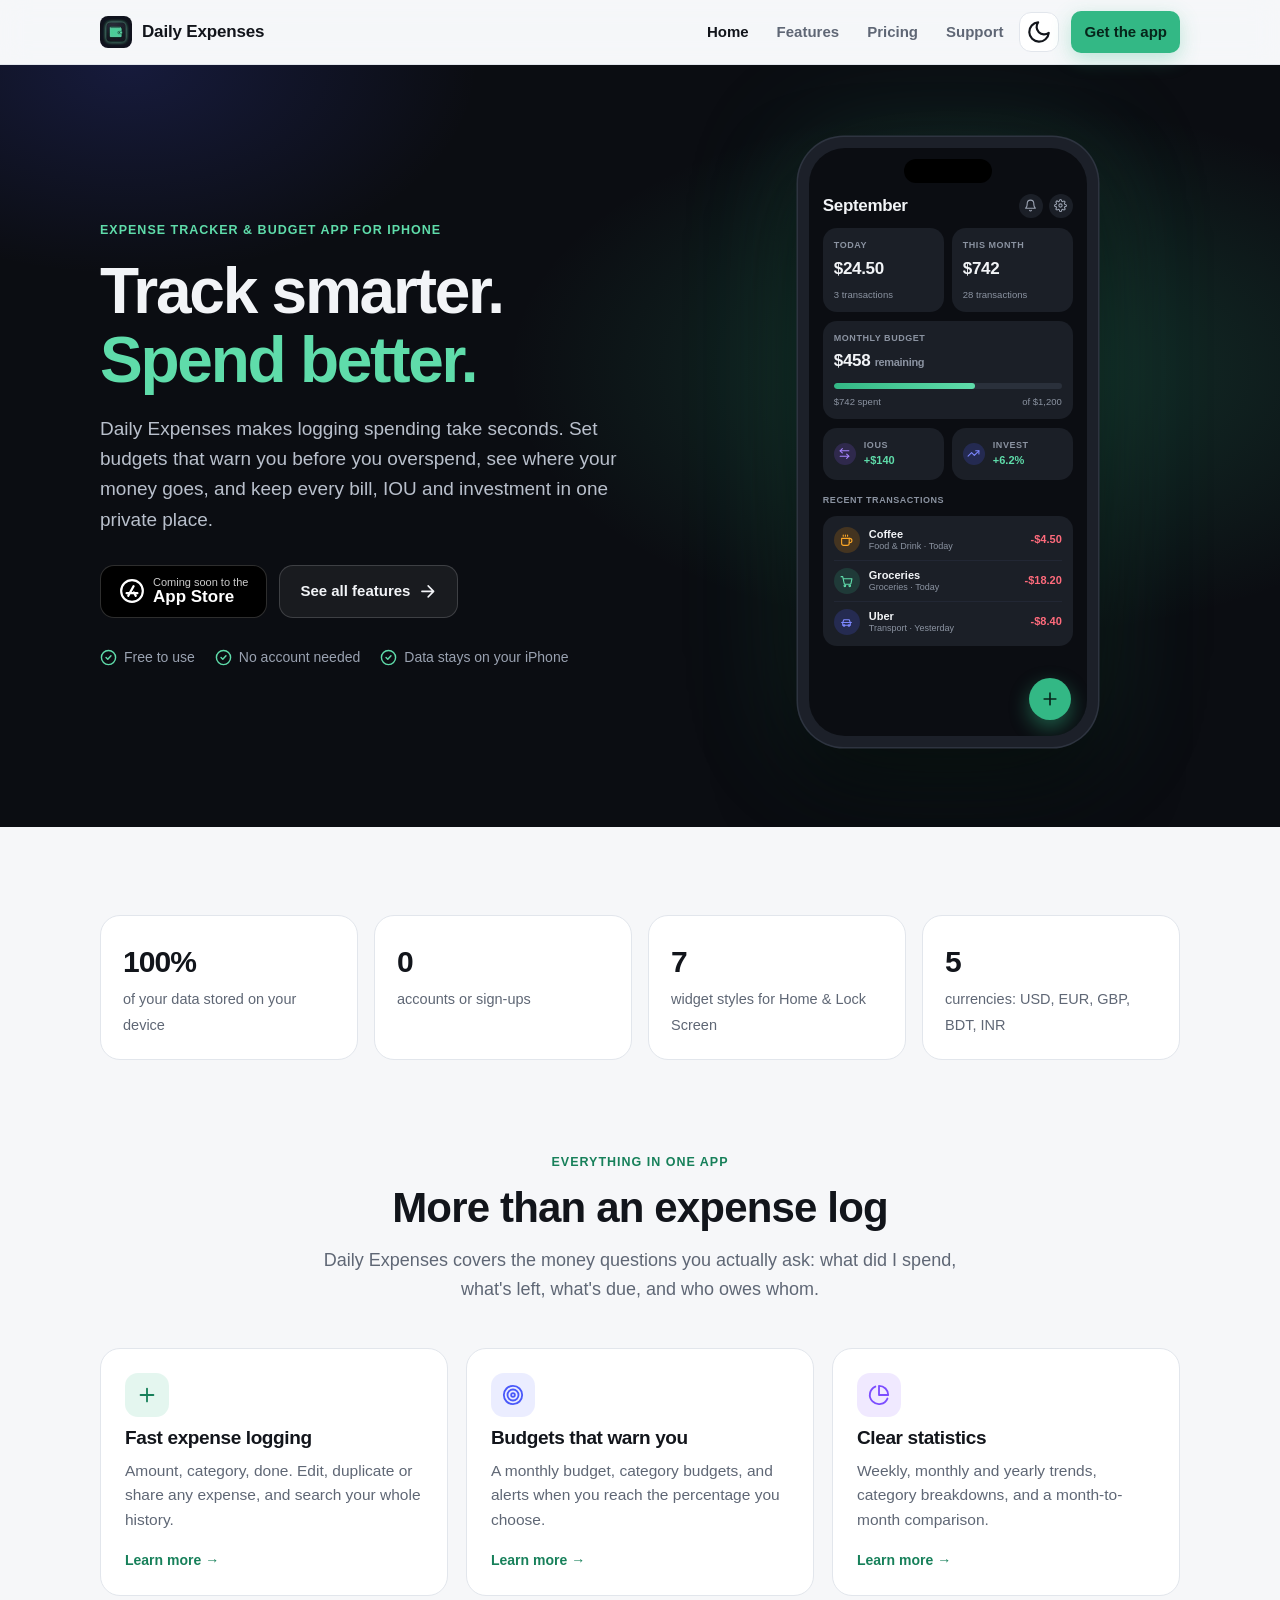
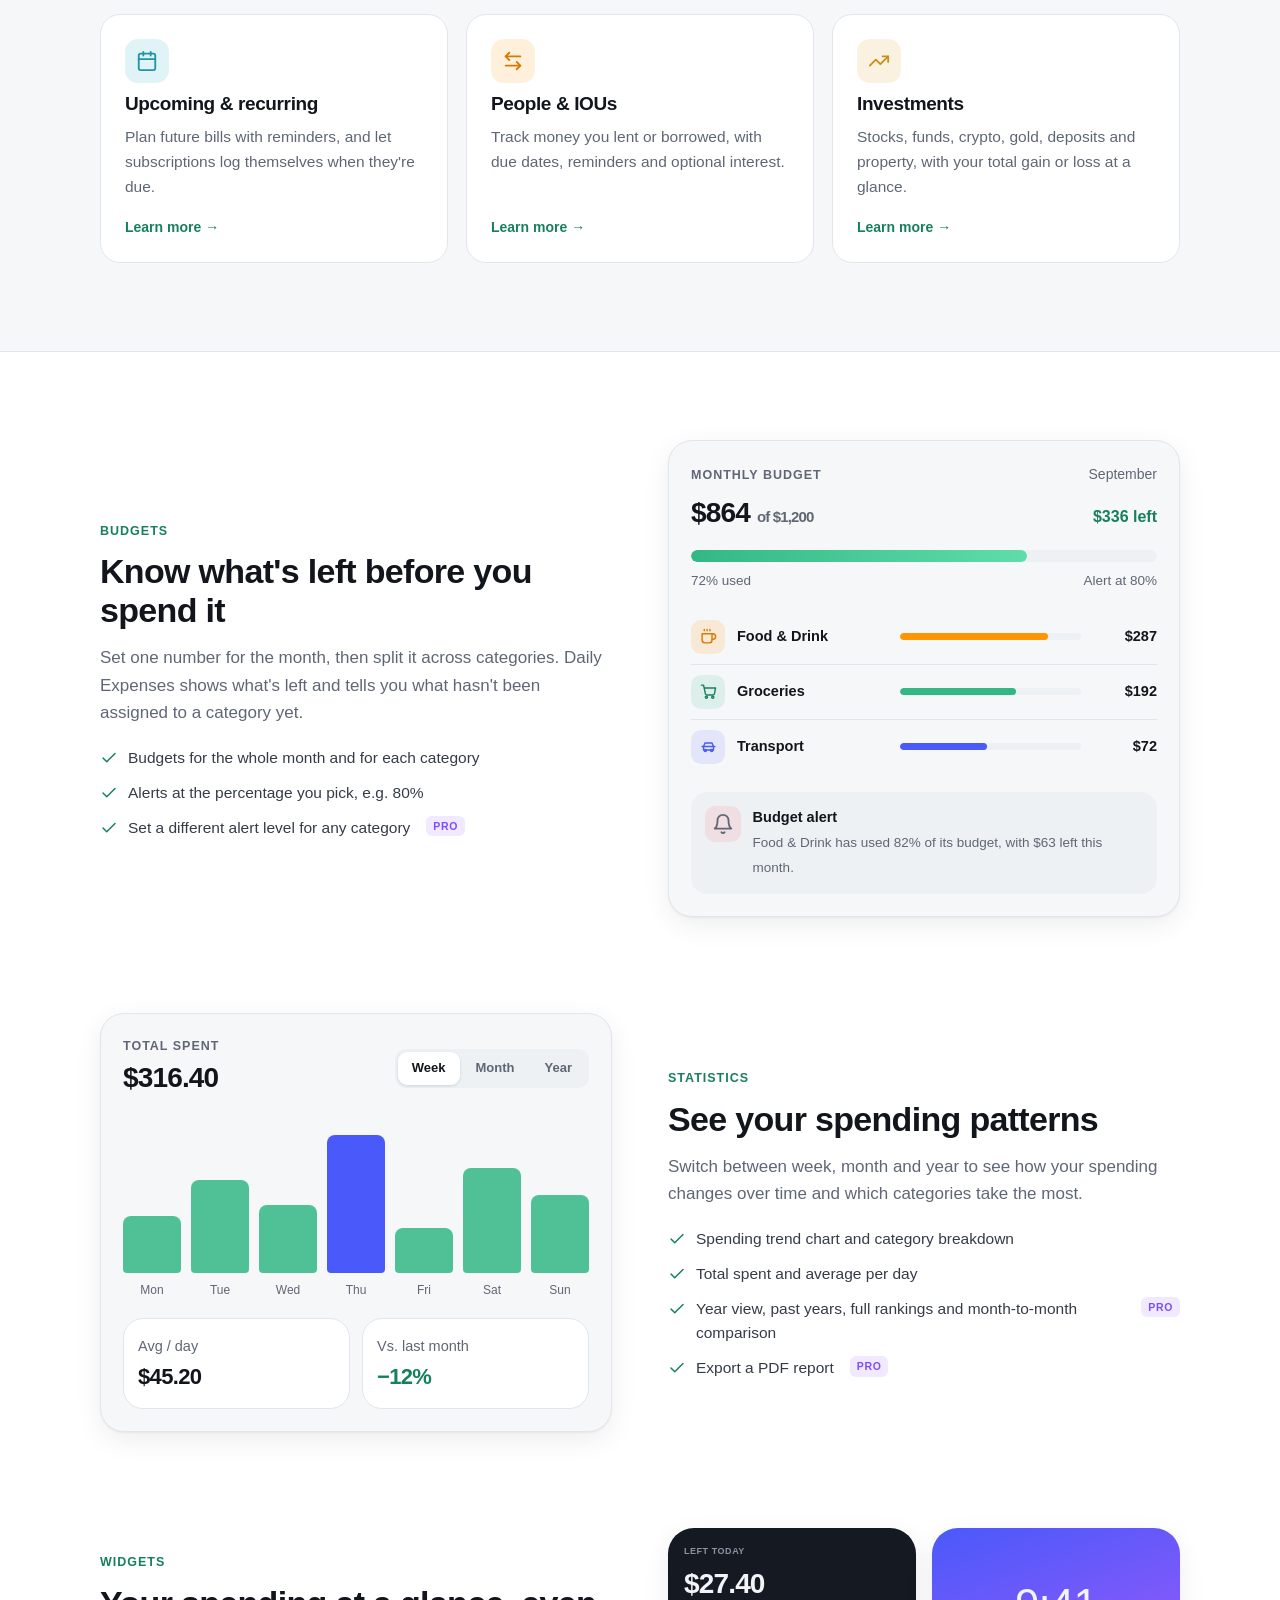
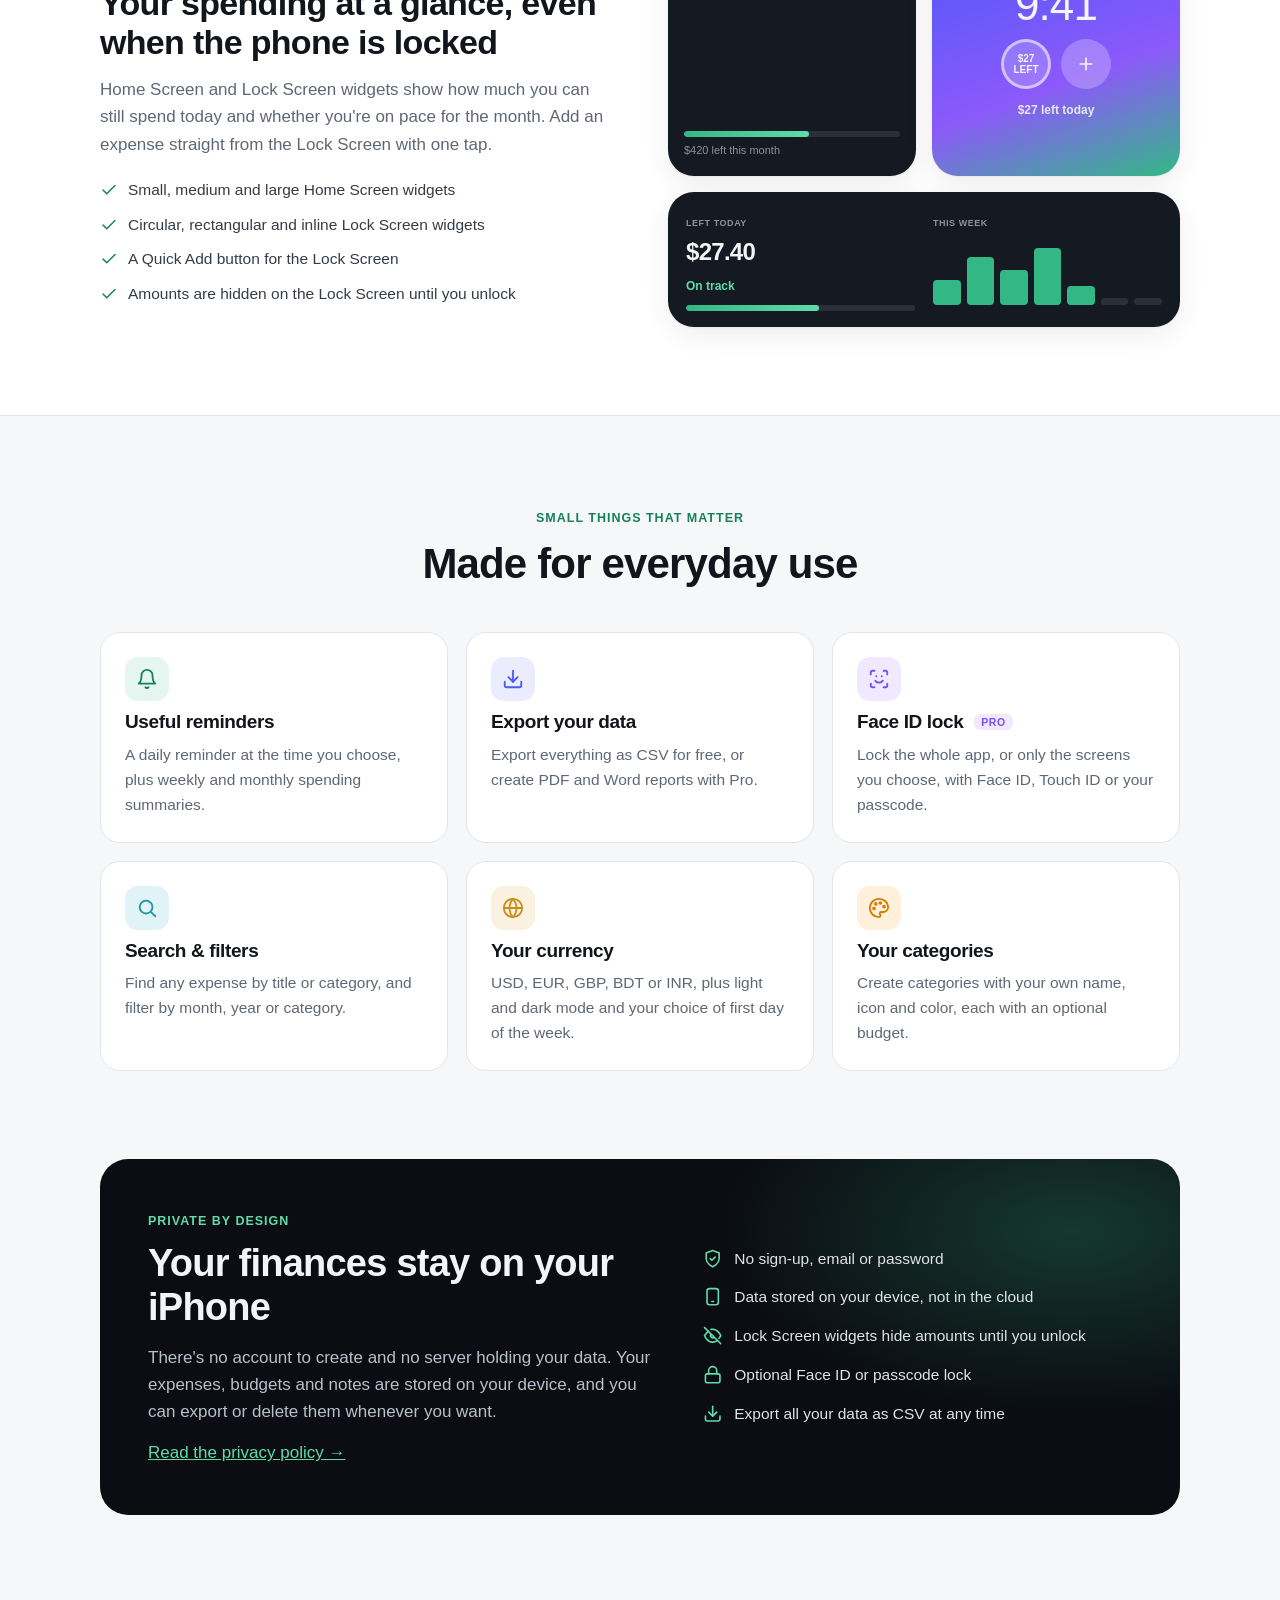
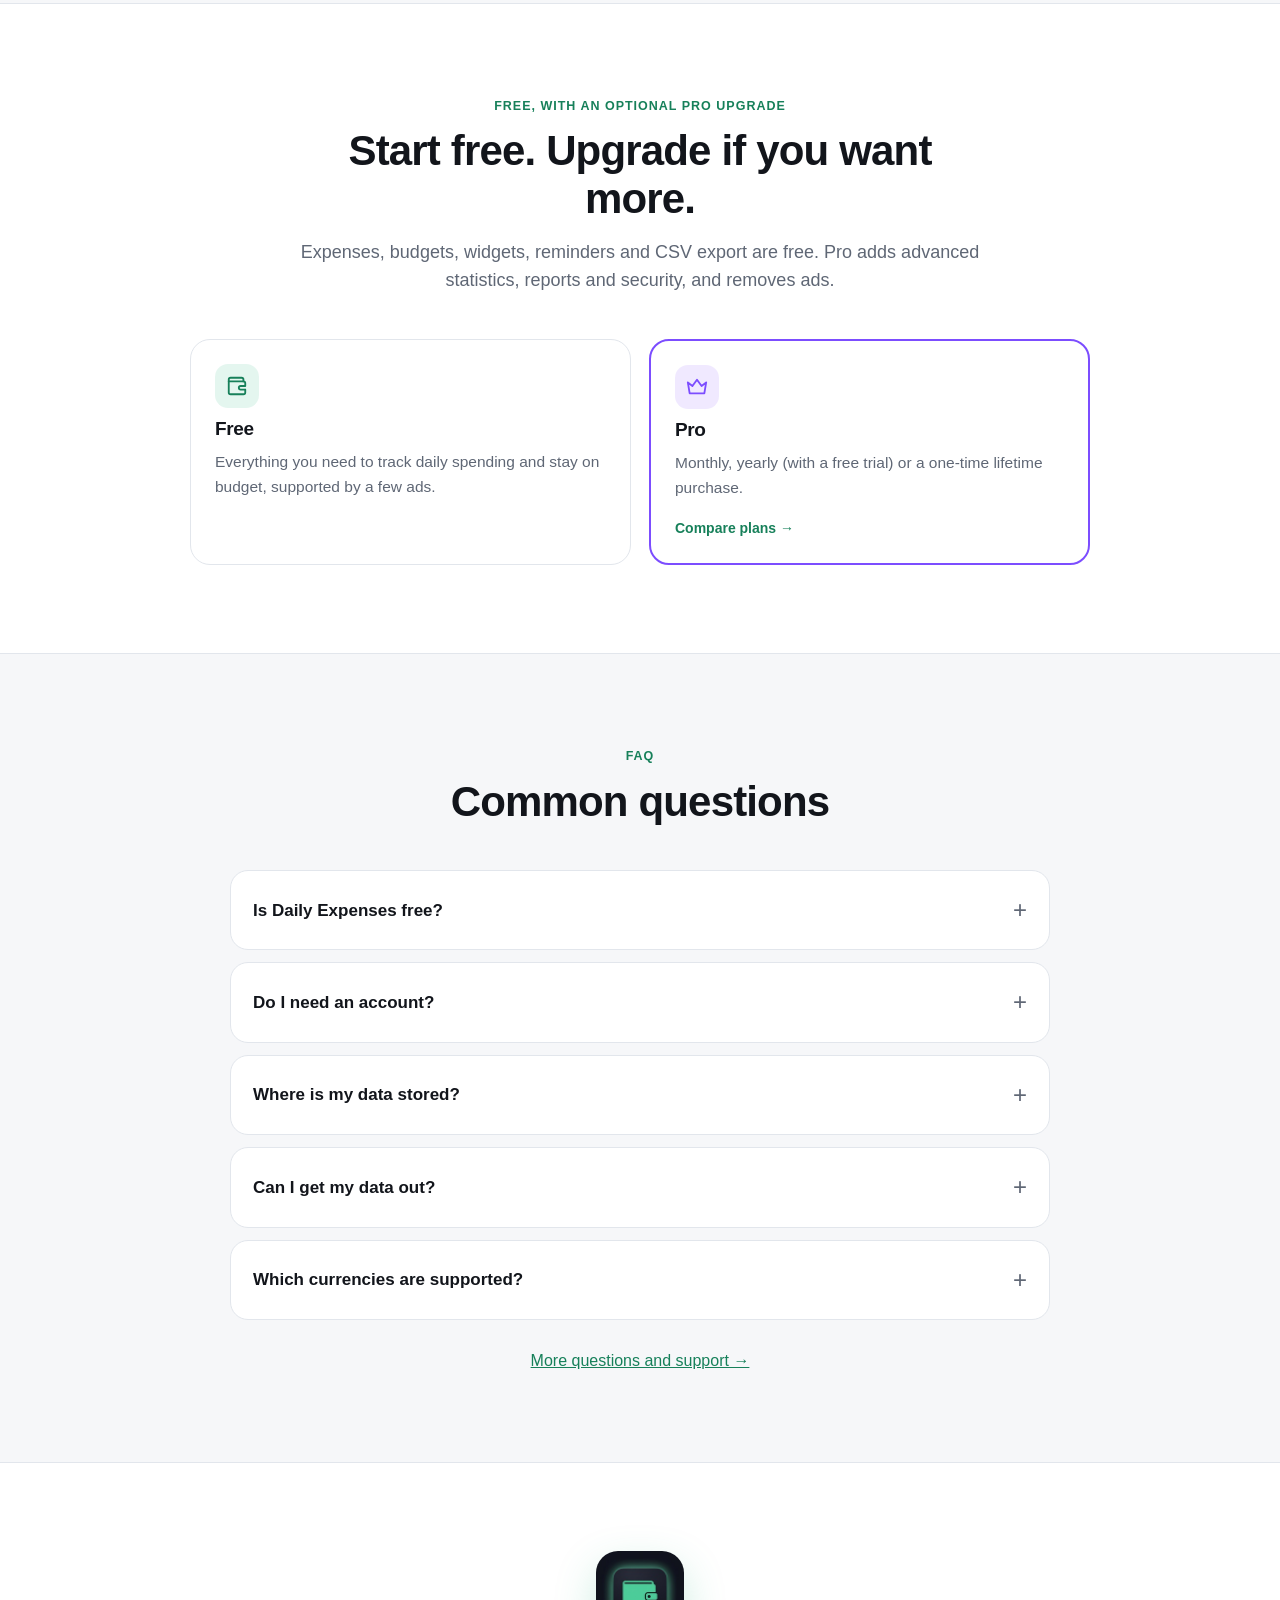
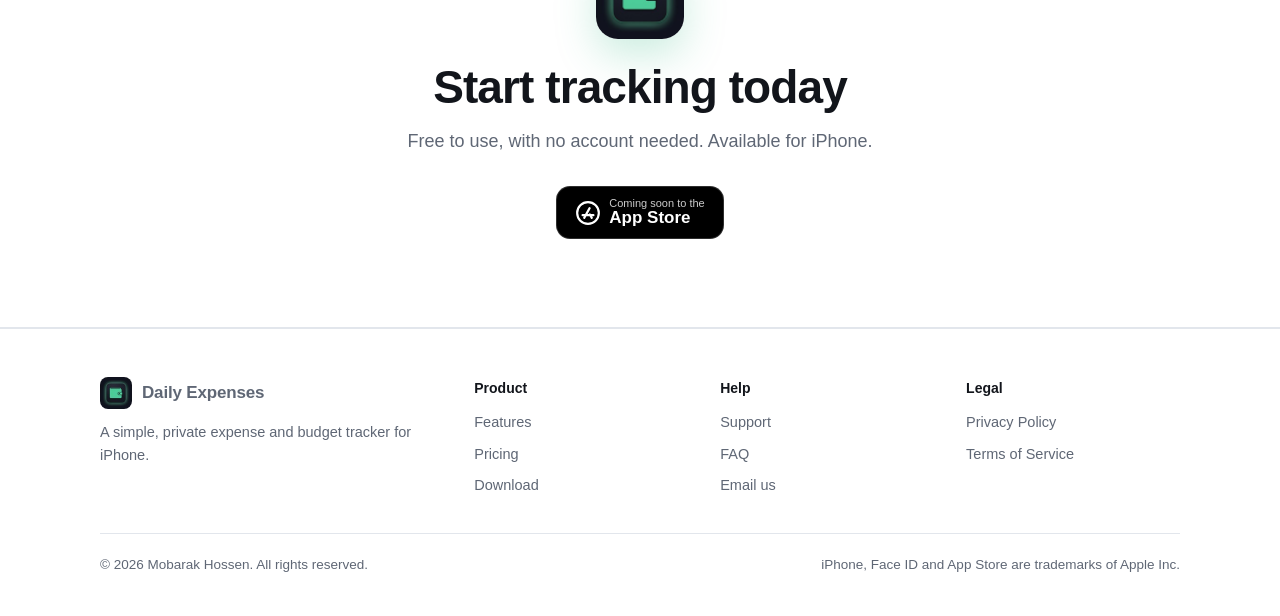
==== commit 089e8324: "Add SEO: meta tags, structured data, sitemap and share image - Page titles and descriptions built ar" ====
--- a/index.html
+++ b/index.html
@@ -3,28 +3,115 @@
 <head>
 <meta charset="UTF-8">
 <meta name="viewport" content="width=device-width, initial-scale=1.0">
-<title>Daily Expenses — Budget &amp; Spending Tracker for iPhone</title>
-<meta name="description" content="Daily Expenses is a simple, private expense tracker for iPhone. Log spending in seconds, set monthly and category budgets, see clear charts, track bills, IOUs and investments — all stored on your device.">
-<meta name="theme-color" content="#0b0d12">
+<title>Daily Expenses: Expense Tracker &amp; Budget App for iPhone</title>
+<meta name="description" content="Track spending in seconds, set monthly and category budgets, and see clear charts. A private expense tracker for iPhone with widgets and no account. Free.">
+<link rel="canonical" href="https://mobarak19.github.io/daily-expense-legal/">
+<meta name="robots" content="index, follow, max-image-preview:large">
+<meta name="author" content="Mobarak Hossen">
+<meta name="theme-color" content="#f6f7f9" media="(prefers-color-scheme: light)">
+<meta name="theme-color" content="#0b0d12" media="(prefers-color-scheme: dark)">
 <meta property="og:type" content="website">
-<meta property="og:title" content="Daily Expenses — Track smarter. Spend better.">
-<meta property="og:description" content="A simple, private expense and budget tracker for iPhone. Your data stays on your device.">
-<meta property="og:image" content="assets/img/icon-512.png">
-<meta name="twitter:card" content="summary">
-<link rel="icon" type="image/png" href="assets/img/favicon.png">
+<meta property="og:site_name" content="Daily Expenses">
+<meta property="og:locale" content="en_US">
+<meta property="og:url" content="https://mobarak19.github.io/daily-expense-legal/">
+<meta property="og:title" content="Daily Expenses: Expense Tracker &amp; Budget App for iPhone">
+<meta property="og:description" content="Track spending in seconds, set monthly and category budgets, and see clear charts. A private expense tracker for iPhone with widgets and no account. Free.">
+<meta property="og:image" content="https://mobarak19.github.io/daily-expense-legal/assets/img/og-image.png">
+<meta property="og:image:width" content="1200">
+<meta property="og:image:height" content="630">
+<meta property="og:image:alt" content="Daily Expenses — Track smarter. Spend better. Expense tracker and budget app for iPhone.">
+<meta name="twitter:card" content="summary_large_image">
+<meta name="twitter:title" content="Daily Expenses: Expense Tracker &amp; Budget App for iPhone">
+<meta name="twitter:description" content="Track spending in seconds, set monthly and category budgets, and see clear charts. A private expense tracker for iPhone with widgets and no account. Free.">
+<meta name="twitter:image" content="https://mobarak19.github.io/daily-expense-legal/assets/img/og-image.png">
+<link rel="icon" type="image/png" sizes="64x64" href="assets/img/favicon.png">
 <link rel="apple-touch-icon" href="assets/img/apple-touch-icon.png">
+<link rel="manifest" href="site.webmanifest">
 <link rel="stylesheet" href="assets/css/site.css">
 <script>try{var t=localStorage.getItem("de-theme");if(t==="light"||t==="dark")document.documentElement.dataset.theme=t}catch(e){}</script>
+<script type="application/ld+json">
+{
+ "@context": "https://schema.org",
+ "@graph": [
+  {
+   "@type": "WebSite",
+   "@id": "https://mobarak19.github.io/daily-expense-legal/#website",
+   "url": "https://mobarak19.github.io/daily-expense-legal/",
+   "name": "Daily Expenses",
+   "description": "Track spending in seconds, set monthly and category budgets, and see clear charts. A private expense tracker for iPhone with widgets and no account. Free.",
+   "inLanguage": "en",
+   "publisher": {
+    "@type": "Person",
+    "name": "Mobarak Hossen",
+    "email": "mailto:mobarak.cse.cou@gmail.com"
+   }
+  },
+  {
+   "@type": "MobileApplication",
+   "@id": "https://mobarak19.github.io/daily-expense-legal/#app",
+   "name": "Daily Expenses",
+   "operatingSystem": "iOS",
+   "applicationCategory": "FinanceApplication",
+   "description": "A private expense tracker and budget app for iPhone. Log spending, set monthly and category budgets, see spending charts, plan bills, track IOUs and investments, with Home and Lock Screen widgets.",
+   "url": "https://mobarak19.github.io/daily-expense-legal/",
+   "image": "https://mobarak19.github.io/daily-expense-legal/assets/img/og-image.png",
+   "author": {
+    "@type": "Person",
+    "name": "Mobarak Hossen",
+    "email": "mailto:mobarak.cse.cou@gmail.com"
+   },
+   "featureList": [
+    "Expense tracking",
+    "Monthly and category budgets",
+    "Budget alerts",
+    "Spending statistics and charts",
+    "Recurring and upcoming expenses",
+    "Lend and borrow (IOU) tracking",
+    "Investment tracking",
+    "Home Screen and Lock Screen widgets",
+    "Face ID app lock",
+    "CSV, PDF and Word export"
+   ],
+   "offers": [
+    {
+     "@type": "Offer",
+     "name": "Free",
+     "price": "0",
+     "priceCurrency": "USD"
+    },
+    {
+     "@type": "Offer",
+     "name": "Pro Monthly",
+     "price": "3.99",
+     "priceCurrency": "USD"
+    },
+    {
+     "@type": "Offer",
+     "name": "Pro Yearly",
+     "price": "19.99",
+     "priceCurrency": "USD"
+    },
+    {
+     "@type": "Offer",
+     "name": "Pro Lifetime",
+     "price": "39.99",
+     "priceCurrency": "USD"
+    }
+   ]
+  }
+ ]
+}
+</script>
 </head>
 <body>
 <a class="skip" href="#main">Skip to content</a>
 
 <header class="site-header">
   <div class="wrap">
-    <a class="brand" href="index.html"><img src="assets/img/icon-512.png" alt="">Daily Expenses</a>
+    <a class="brand" href="./"><img src="assets/img/favicon.png" alt="" width="32" height="32">Daily Expenses</a>
     <button class="menu-btn" aria-label="Menu" aria-expanded="false"></button>
     <nav class="site-nav" aria-label="Main">
-      <a href="index.html" aria-current="page">Home</a>
+      <a href="./" aria-current="page">Home</a>
       <a href="features.html">Features</a>
       <a href="pricing.html">Pricing</a>
       <a href="support.html">Support</a>
@@ -40,8 +127,8 @@
   <section class="hero-home">
     <div class="wrap">
       <div>
-        <span class="eyebrow">Personal finance for iPhone</span>
-        <h1>Track smarter.<br><em>Spend better.</em></h1>
+        <h1 class="eyebrow">Expense tracker &amp; budget app for iPhone</h1>
+        <p class="slogan">Track smarter.<br><em>Spend better.</em></p>
         <p class="lede">Daily Expenses makes logging spending take seconds. Set budgets that warn you before you overspend, see where your money goes, and keep every bill, IOU and investment in one private place.</p>
         <div class="hero-actions">
           <a class="btn btn-store" data-appstore href="#download">
@@ -336,7 +423,7 @@
   <!-- CTA -->
   <section class="cta alt section" id="download">
     <div class="wrap">
-      <img src="assets/img/icon-512.png" alt="Daily Expenses app icon">
+      <img src="assets/img/apple-touch-icon.png" alt="Daily Expenses app icon" width="88" height="88" loading="lazy">
       <h2>Start tracking today</h2>
       <p>Free to use, with no account needed. Available for iPhone.</p>
       <div class="hero-actions">
@@ -354,12 +441,12 @@
   <div class="wrap">
     <div class="cols">
       <div>
-        <a class="brand" href="index.html"><img src="assets/img/icon-512.png" alt="">Daily Expenses</a>
+        <a class="brand" href="./"><img src="assets/img/favicon.png" alt="" width="32" height="32">Daily Expenses</a>
         <p>A simple, private expense and budget tracker for iPhone.</p>
       </div>
       <div>
         <h4>Product</h4>
-        <ul><li><a href="features.html">Features</a></li><li><a href="pricing.html">Pricing</a></li><li><a href="index.html#download">Download</a></li></ul>
+        <ul><li><a href="features.html">Features</a></li><li><a href="pricing.html">Pricing</a></li><li><a href="./#download">Download</a></li></ul>
       </div>
       <div>
         <h4>Help</h4>
@@ -377,6 +464,6 @@
   </div>
 </footer>
 
-<script src="assets/js/site.js"></script>
+<script src="assets/js/site.js" defer></script>
 </body>
 </html>
--- a/assets/css/site.css
+++ b/assets/css/site.css
@@ -173,8 +173,9 @@
   color: var(--green-ink);
 }
 .hero-home .eyebrow { color: #5fdcaa; }
-.hero-home h1 { font-size: clamp(38px, 6vw, 64px); font-weight: 850; margin: 16px 0 18px; letter-spacing: -0.035em; }
-.hero-home h1 em { font-style: normal; color: #5fdcaa; }
+.hero-home h1.eyebrow { font-size: 12.5px; margin: 0; line-height: 1.4; letter-spacing: 0.08em; }
+.hero-home .slogan { font-size: clamp(38px, 6vw, 64px); font-weight: 850; line-height: 1.08; margin: 16px 0 18px; letter-spacing: -0.035em; }
+.hero-home .slogan em { font-style: normal; color: #5fdcaa; }
 .hero-home .lede { font-size: 19px; color: #b9c0cc; max-width: 34em; }
 .hero-actions { display: flex; flex-wrap: wrap; gap: 12px; margin-top: 30px; }
 .hero-home .btn-ghost { background: rgba(255, 255, 255, 0.06); color: #f2f4f7; border-color: rgba(255, 255, 255, 0.16); }
